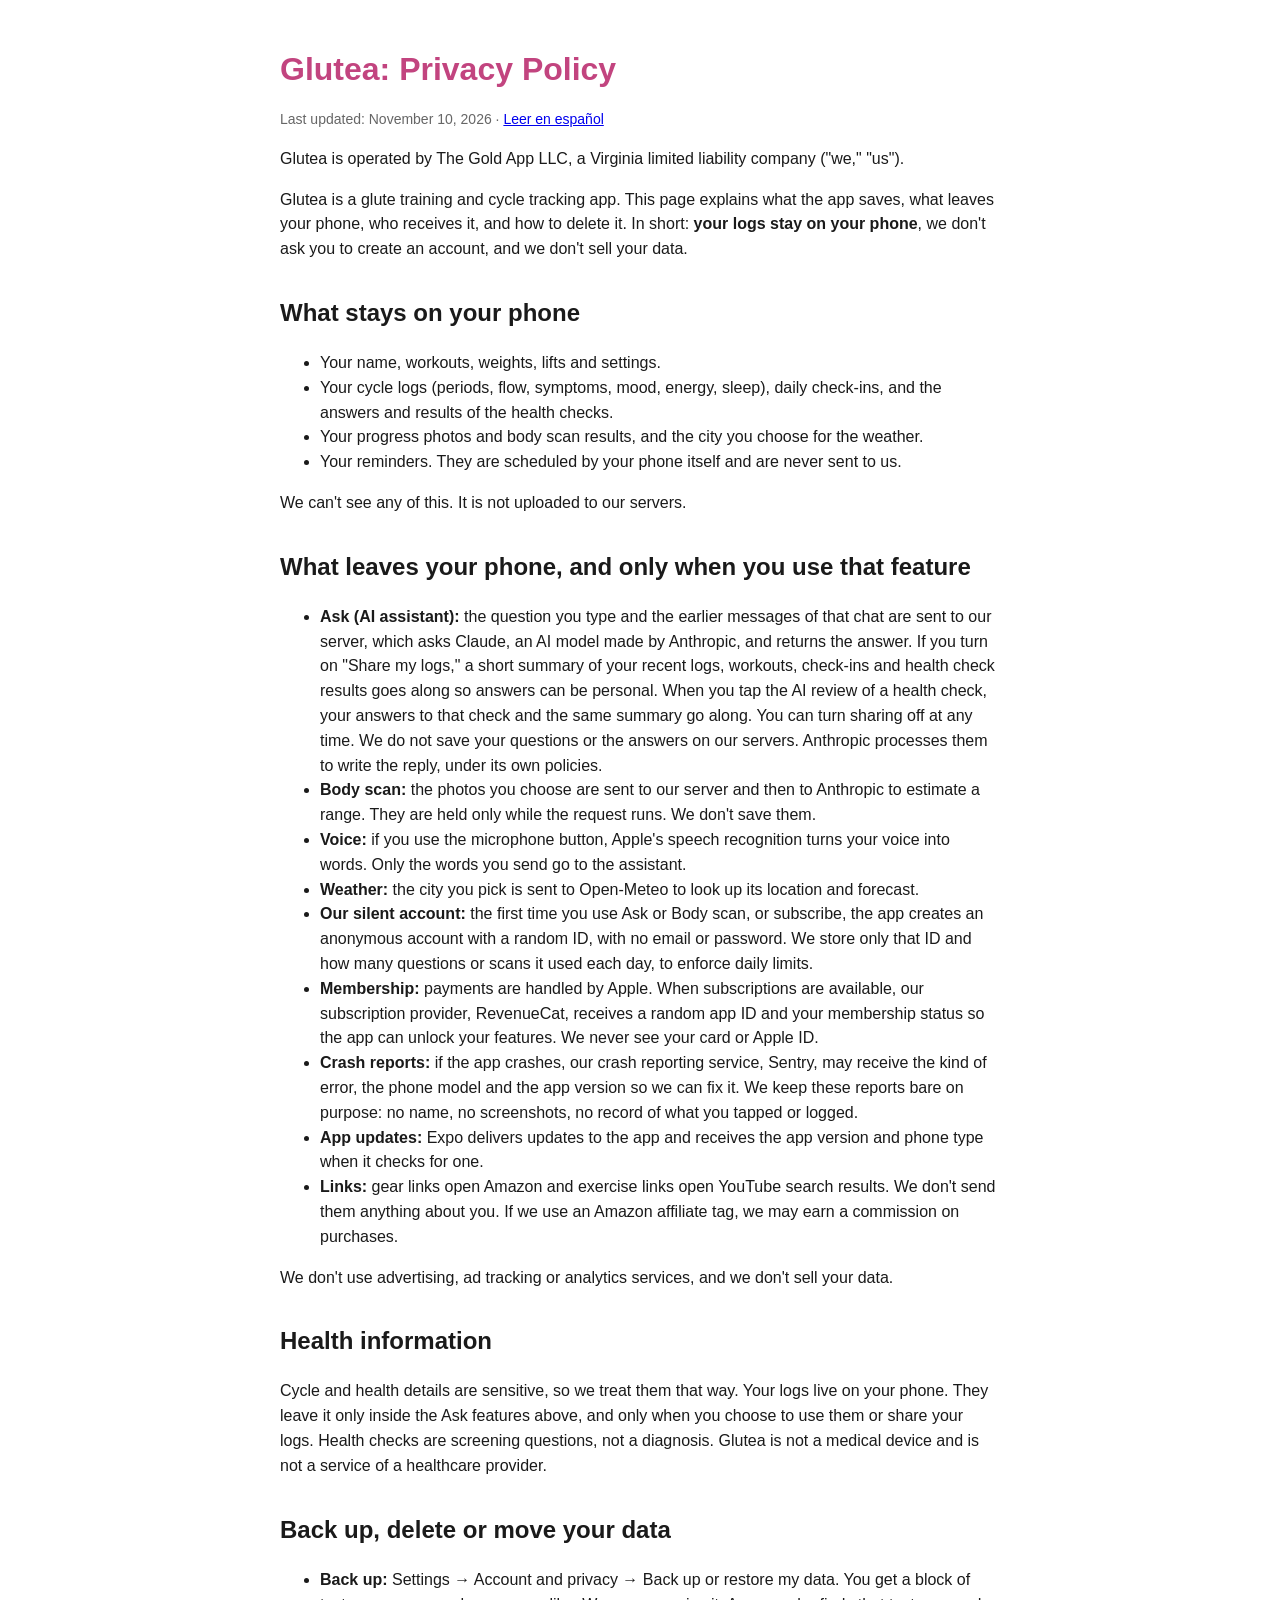
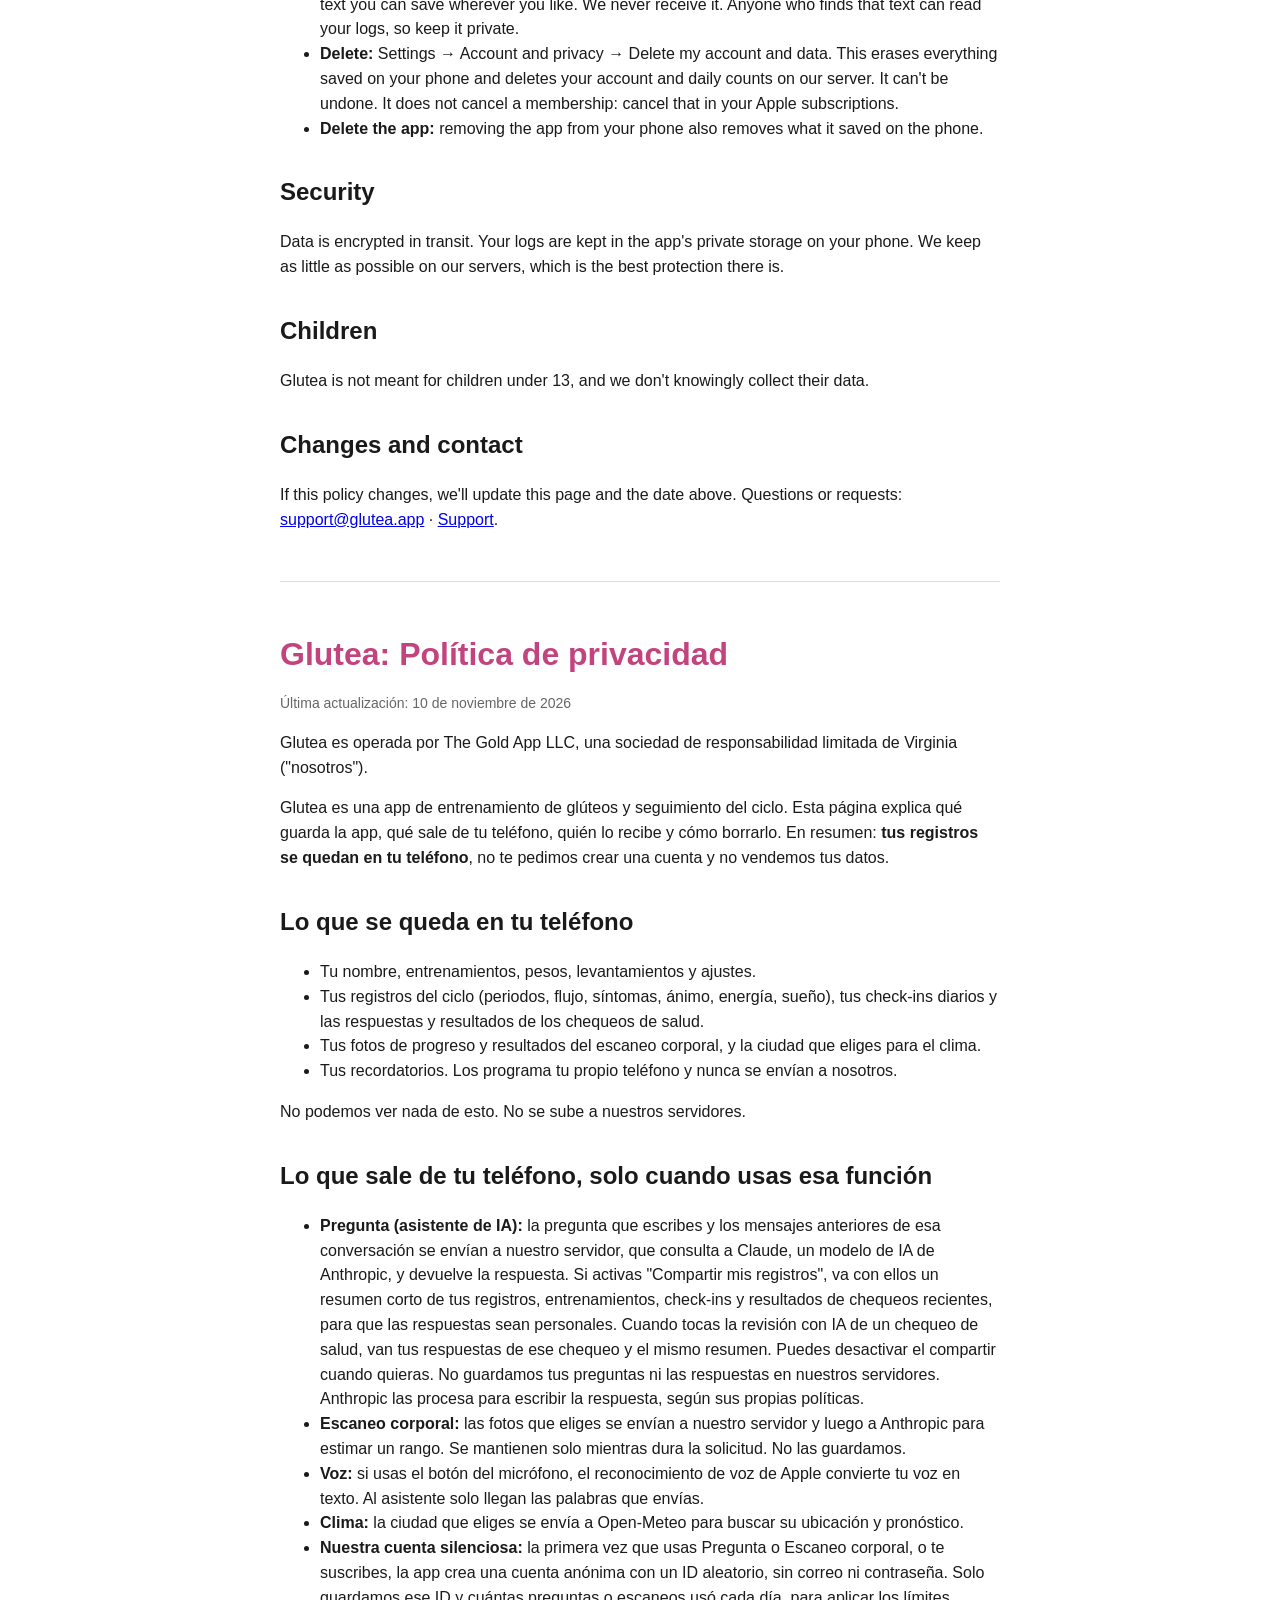
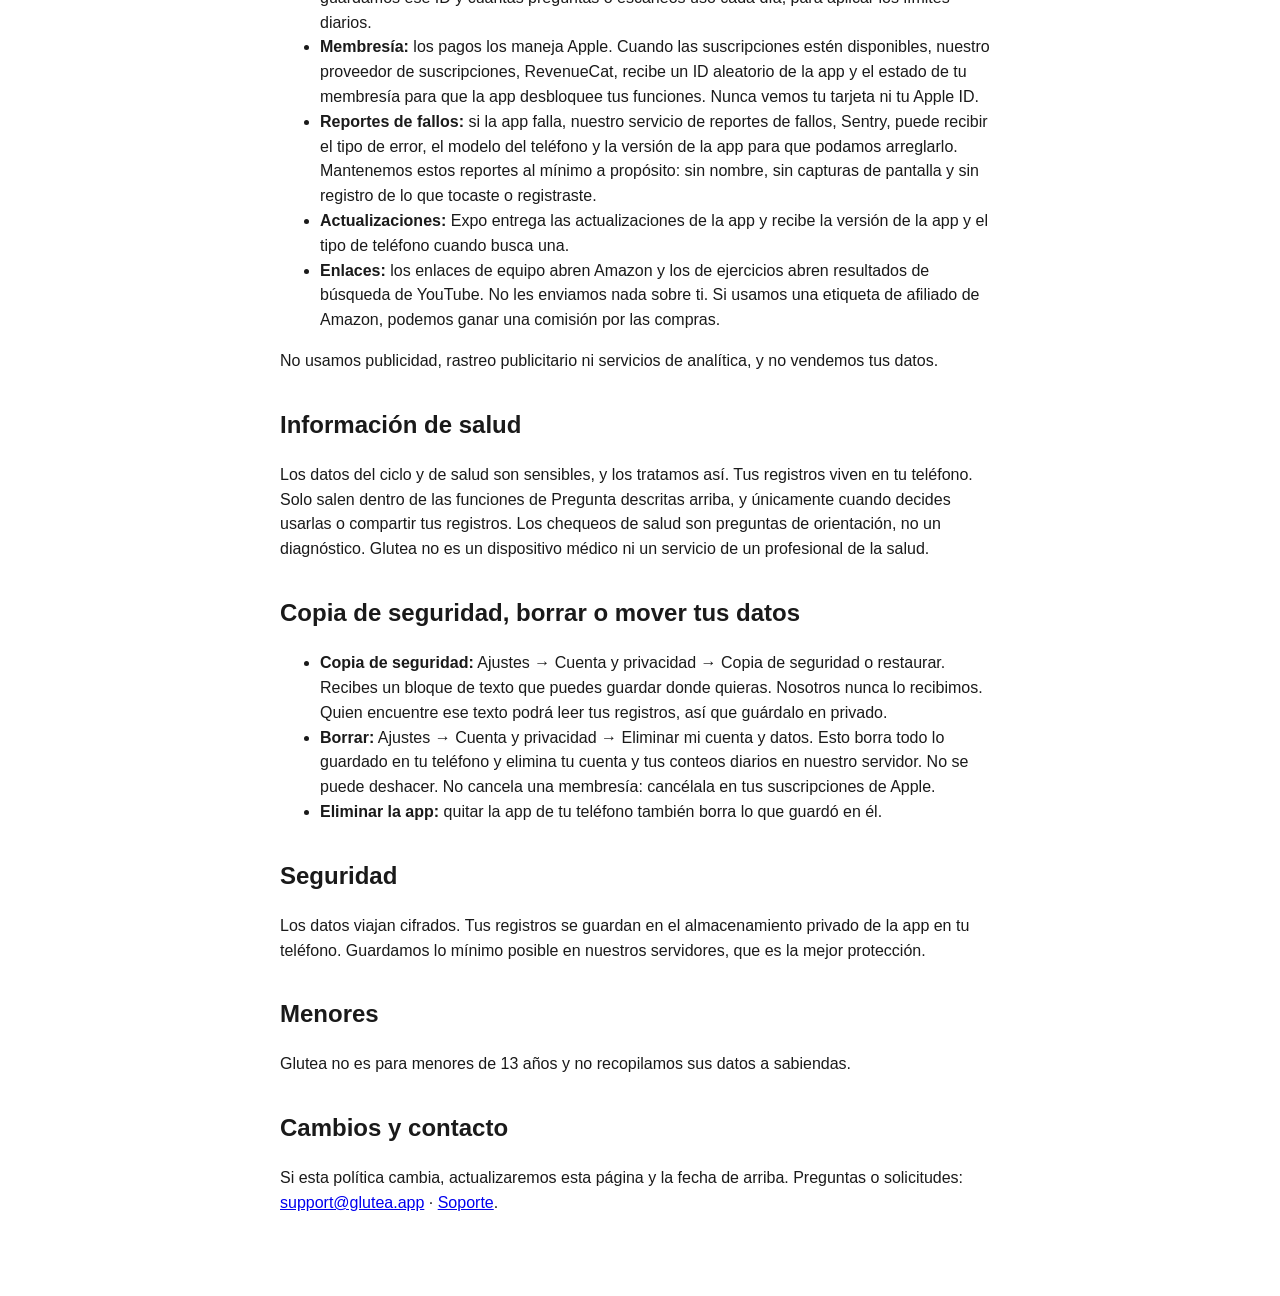
==== privacy/index.html @ 40b18356 "Glutea website: landing page, privacy, terms, support Co-Authored-By: Claude Sonnet 5.5 <noreply@ant" ====
<!DOCTYPE html>
<html lang="en">
<head>
<meta charset="utf-8">
<meta name="viewport" content="width=device-width, initial-scale=1">
<title>Privacy Policy · Glutea</title>
<style>
  body { font-family: -apple-system, Helvetica, Arial, sans-serif; max-width: 720px; margin: 0 auto; padding: 24px 16px 64px; color: #1a1a1a; line-height: 1.55; }
  h1 { color: #C2447F; margin-bottom: 4px; }
  h2 { margin-top: 32px; }
  .muted { color: #666; font-size: 14px; }
  .box { border: 1.5px solid #E7B3CC; background: #FFF4F9; border-radius: 12px; padding: 4px 16px; }
  hr { border: none; border-top: 1px solid #ddd; margin: 48px 0; }
  @media (prefers-color-scheme: dark) { body { background: #111; color: #eee; } .muted { color: #aaa; } hr { border-color: #333; } .box { background: #2a1620; border-color: #6b3a52; } }
</style>
</head>
<body>

<h1>Glutea: Privacy Policy</h1>
<p class="muted">Last updated: November 10, 2026 · <a href="#es">Leer en español</a></p>
<p>Glutea is operated by The Gold App LLC, a Virginia limited liability company ("we," "us").</p>
<p>Glutea is a glute training and cycle tracking app. This page explains what the app saves, what leaves your phone, who receives it, and how to delete it. In short: <strong>your logs stay on your phone</strong>, we don't ask you to create an account, and we don't sell your data.</p>

<h2>What stays on your phone</h2>
<ul>
  <li>Your name, workouts, weights, lifts and settings.</li>
  <li>Your cycle logs (periods, flow, symptoms, mood, energy, sleep), daily check-ins, and the answers and results of the health checks.</li>
  <li>Your progress photos and body scan results, and the city you choose for the weather.</li>
  <li>Your reminders. They are scheduled by your phone itself and are never sent to us.</li>
</ul>
<p>We can't see any of this. It is not uploaded to our servers.</p>

<h2>What leaves your phone, and only when you use that feature</h2>
<ul>
  <li><strong>Ask (AI assistant):</strong> the question you type and the earlier messages of that chat are sent to our server, which asks Claude, an AI model made by Anthropic, and returns the answer. If you turn on "Share my logs," a short summary of your recent logs, workouts, check-ins and health check results goes along so answers can be personal. When you tap the AI review of a health check, your answers to that check and the same summary go along. You can turn sharing off at any time. We do not save your questions or the answers on our servers. Anthropic processes them to write the reply, under its own policies.</li>
  <li><strong>Body scan:</strong> the photos you choose are sent to our server and then to Anthropic to estimate a range. They are held only while the request runs. We don't save them.</li>
  <li><strong>Voice:</strong> if you use the microphone button, Apple's speech recognition turns your voice into words. Only the words you send go to the assistant.</li>
  <li><strong>Weather:</strong> the city you pick is sent to Open-Meteo to look up its location and forecast.</li>
  <li><strong>Our silent account:</strong> the first time you use Ask or Body scan, or subscribe, the app creates an anonymous account with a random ID, with no email or password. We store only that ID and how many questions or scans it used each day, to enforce daily limits.</li>
  <li><strong>Membership:</strong> payments are handled by Apple. When subscriptions are available, our subscription provider, RevenueCat, receives a random app ID and your membership status so the app can unlock your features. We never see your card or Apple ID.</li>
  <li><strong>Crash reports:</strong> if the app crashes, our crash reporting service, Sentry, may receive the kind of error, the phone model and the app version so we can fix it. We keep these reports bare on purpose: no name, no screenshots, no record of what you tapped or logged.</li>
  <li><strong>App updates:</strong> Expo delivers updates to the app and receives the app version and phone type when it checks for one.</li>
  <li><strong>Links:</strong> gear links open Amazon and exercise links open YouTube search results. We don't send them anything about you. If we use an Amazon affiliate tag, we may earn a commission on purchases.</li>
</ul>
<p>We don't use advertising, ad tracking or analytics services, and we don't sell your data.</p>

<h2>Health information</h2>
<p>Cycle and health details are sensitive, so we treat them that way. Your logs live on your phone. They leave it only inside the Ask features above, and only when you choose to use them or share your logs. Health checks are screening questions, not a diagnosis. Glutea is not a medical device and is not a service of a healthcare provider.</p>

<h2>Back up, delete or move your data</h2>
<ul>
  <li><strong>Back up:</strong> Settings → Account and privacy → Back up or restore my data. You get a block of text you can save wherever you like. We never receive it. Anyone who finds that text can read your logs, so keep it private.</li>
  <li><strong>Delete:</strong> Settings → Account and privacy → Delete my account and data. This erases everything saved on your phone and deletes your account and daily counts on our server. It can't be undone. It does not cancel a membership: cancel that in your Apple subscriptions.</li>
  <li><strong>Delete the app:</strong> removing the app from your phone also removes what it saved on the phone.</li>
</ul>

<h2>Security</h2>
<p>Data is encrypted in transit. Your logs are kept in the app's private storage on your phone. We keep as little as possible on our servers, which is the best protection there is.</p>

<h2>Children</h2>
<p>Glutea is not meant for children under 13, and we don't knowingly collect their data.</p>

<h2>Changes and contact</h2>
<p>If this policy changes, we'll update this page and the date above. Questions or requests: <a href="mailto:support@glutea.app">support@glutea.app</a> · <a href="/support/">Support</a>.</p>

<hr>

<h1 id="es">Glutea: Política de privacidad</h1>
<p class="muted">Última actualización: 10 de noviembre de 2026</p>
<p>Glutea es operada por The Gold App LLC, una sociedad de responsabilidad limitada de Virginia ("nosotros").</p>
<p>Glutea es una app de entrenamiento de glúteos y seguimiento del ciclo. Esta página explica qué guarda la app, qué sale de tu teléfono, quién lo recibe y cómo borrarlo. En resumen: <strong>tus registros se quedan en tu teléfono</strong>, no te pedimos crear una cuenta y no vendemos tus datos.</p>

<h2>Lo que se queda en tu teléfono</h2>
<ul>
  <li>Tu nombre, entrenamientos, pesos, levantamientos y ajustes.</li>
  <li>Tus registros del ciclo (periodos, flujo, síntomas, ánimo, energía, sueño), tus check-ins diarios y las respuestas y resultados de los chequeos de salud.</li>
  <li>Tus fotos de progreso y resultados del escaneo corporal, y la ciudad que eliges para el clima.</li>
  <li>Tus recordatorios. Los programa tu propio teléfono y nunca se envían a nosotros.</li>
</ul>
<p>No podemos ver nada de esto. No se sube a nuestros servidores.</p>

<h2>Lo que sale de tu teléfono, solo cuando usas esa función</h2>
<ul>
  <li><strong>Pregunta (asistente de IA):</strong> la pregunta que escribes y los mensajes anteriores de esa conversación se envían a nuestro servidor, que consulta a Claude, un modelo de IA de Anthropic, y devuelve la respuesta. Si activas "Compartir mis registros", va con ellos un resumen corto de tus registros, entrenamientos, check-ins y resultados de chequeos recientes, para que las respuestas sean personales. Cuando tocas la revisión con IA de un chequeo de salud, van tus respuestas de ese chequeo y el mismo resumen. Puedes desactivar el compartir cuando quieras. No guardamos tus preguntas ni las respuestas en nuestros servidores. Anthropic las procesa para escribir la respuesta, según sus propias políticas.</li>
  <li><strong>Escaneo corporal:</strong> las fotos que eliges se envían a nuestro servidor y luego a Anthropic para estimar un rango. Se mantienen solo mientras dura la solicitud. No las guardamos.</li>
  <li><strong>Voz:</strong> si usas el botón del micrófono, el reconocimiento de voz de Apple convierte tu voz en texto. Al asistente solo llegan las palabras que envías.</li>
  <li><strong>Clima:</strong> la ciudad que eliges se envía a Open-Meteo para buscar su ubicación y pronóstico.</li>
  <li><strong>Nuestra cuenta silenciosa:</strong> la primera vez que usas Pregunta o Escaneo corporal, o te suscribes, la app crea una cuenta anónima con un ID aleatorio, sin correo ni contraseña. Solo guardamos ese ID y cuántas preguntas o escaneos usó cada día, para aplicar los límites diarios.</li>
  <li><strong>Membresía:</strong> los pagos los maneja Apple. Cuando las suscripciones estén disponibles, nuestro proveedor de suscripciones, RevenueCat, recibe un ID aleatorio de la app y el estado de tu membresía para que la app desbloquee tus funciones. Nunca vemos tu tarjeta ni tu Apple ID.</li>
  <li><strong>Reportes de fallos:</strong> si la app falla, nuestro servicio de reportes de fallos, Sentry, puede recibir el tipo de error, el modelo del teléfono y la versión de la app para que podamos arreglarlo. Mantenemos estos reportes al mínimo a propósito: sin nombre, sin capturas de pantalla y sin registro de lo que tocaste o registraste.</li>
  <li><strong>Actualizaciones:</strong> Expo entrega las actualizaciones de la app y recibe la versión de la app y el tipo de teléfono cuando busca una.</li>
  <li><strong>Enlaces:</strong> los enlaces de equipo abren Amazon y los de ejercicios abren resultados de búsqueda de YouTube. No les enviamos nada sobre ti. Si usamos una etiqueta de afiliado de Amazon, podemos ganar una comisión por las compras.</li>
</ul>
<p>No usamos publicidad, rastreo publicitario ni servicios de analítica, y no vendemos tus datos.</p>

<h2>Información de salud</h2>
<p>Los datos del ciclo y de salud son sensibles, y los tratamos así. Tus registros viven en tu teléfono. Solo salen dentro de las funciones de Pregunta descritas arriba, y únicamente cuando decides usarlas o compartir tus registros. Los chequeos de salud son preguntas de orientación, no un diagnóstico. Glutea no es un dispositivo médico ni un servicio de un profesional de la salud.</p>

<h2>Copia de seguridad, borrar o mover tus datos</h2>
<ul>
  <li><strong>Copia de seguridad:</strong> Ajustes → Cuenta y privacidad → Copia de seguridad o restaurar. Recibes un bloque de texto que puedes guardar donde quieras. Nosotros nunca lo recibimos. Quien encuentre ese texto podrá leer tus registros, así que guárdalo en privado.</li>
  <li><strong>Borrar:</strong> Ajustes → Cuenta y privacidad → Eliminar mi cuenta y datos. Esto borra todo lo guardado en tu teléfono y elimina tu cuenta y tus conteos diarios en nuestro servidor. No se puede deshacer. No cancela una membresía: cancélala en tus suscripciones de Apple.</li>
  <li><strong>Eliminar la app:</strong> quitar la app de tu teléfono también borra lo que guardó en él.</li>
</ul>

<h2>Seguridad</h2>
<p>Los datos viajan cifrados. Tus registros se guardan en el almacenamiento privado de la app en tu teléfono. Guardamos lo mínimo posible en nuestros servidores, que es la mejor protección.</p>

<h2>Menores</h2>
<p>Glutea no es para menores de 13 años y no recopilamos sus datos a sabiendas.</p>

<h2>Cambios y contacto</h2>
<p>Si esta política cambia, actualizaremos esta página y la fecha de arriba. Preguntas o solicitudes: <a href="mailto:support@glutea.app">support@glutea.app</a> · <a href="/support/">Soporte</a>.</p>

</body>
</html>
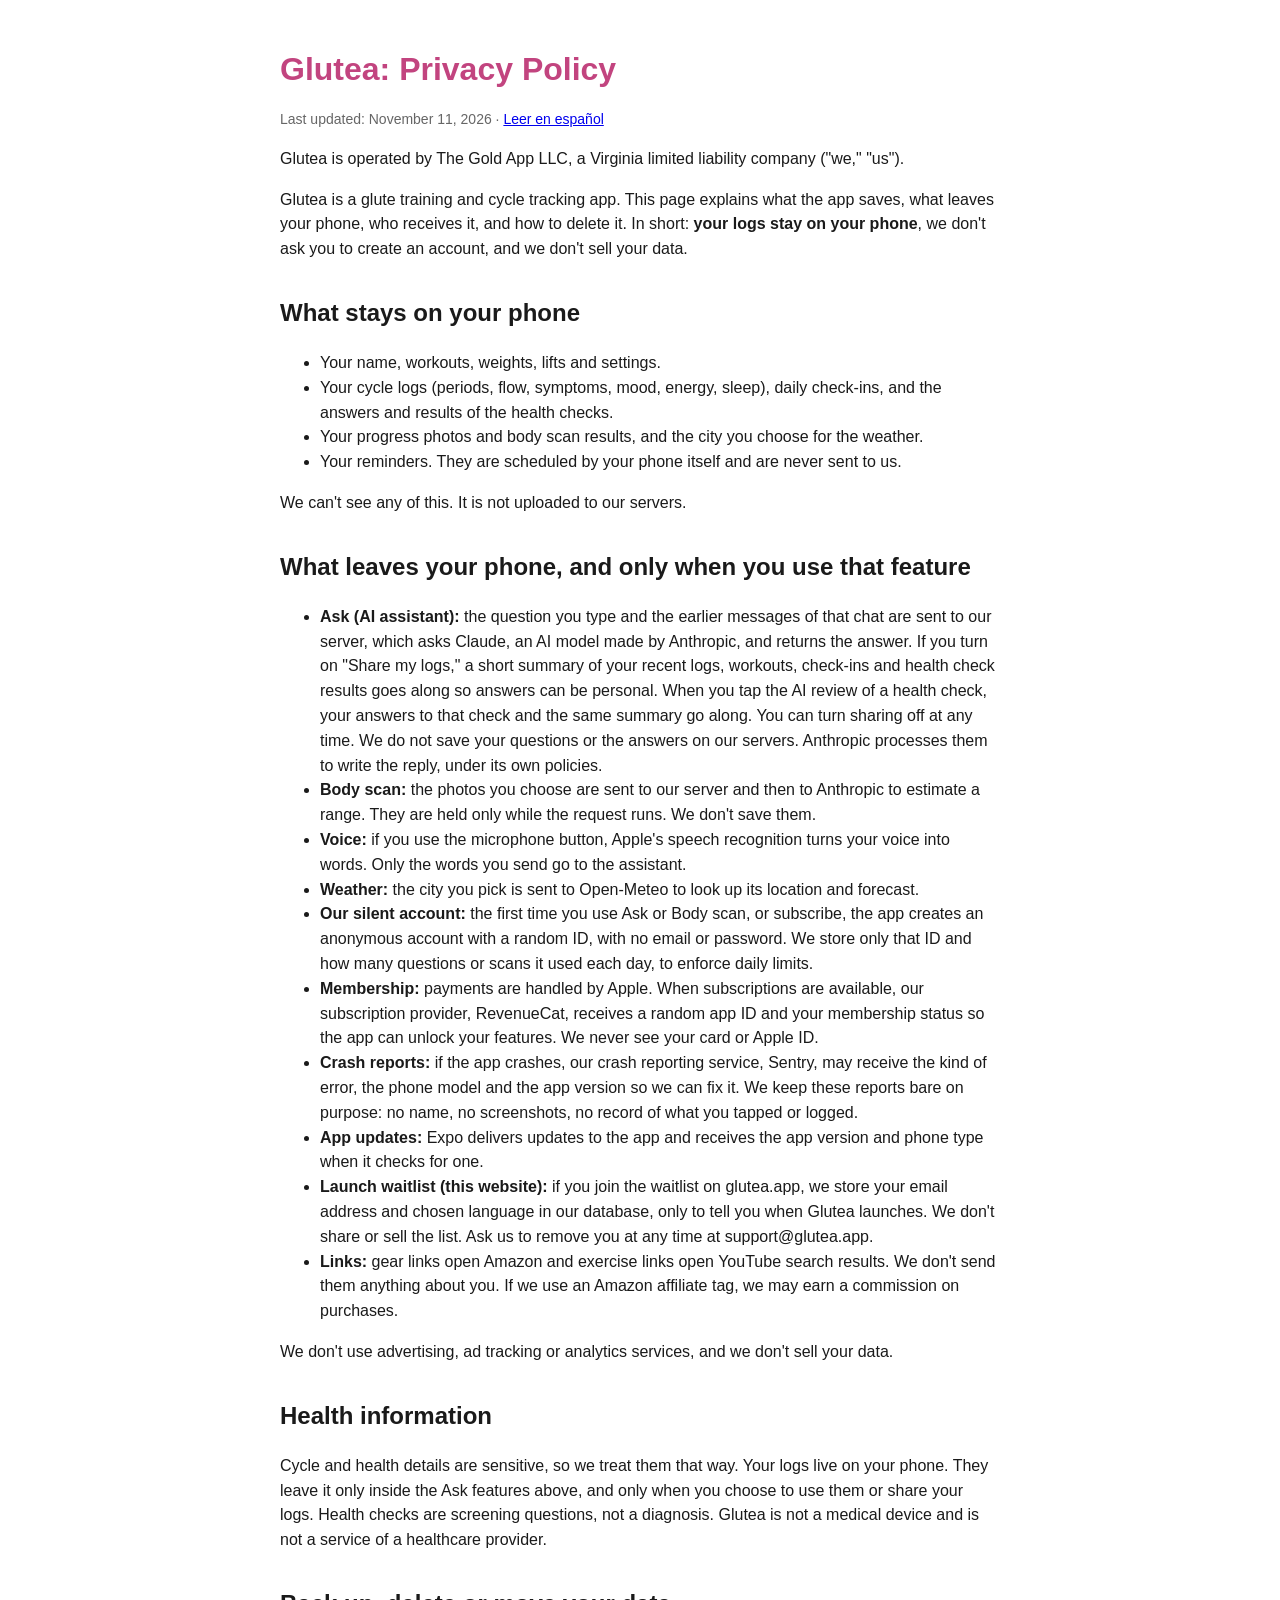
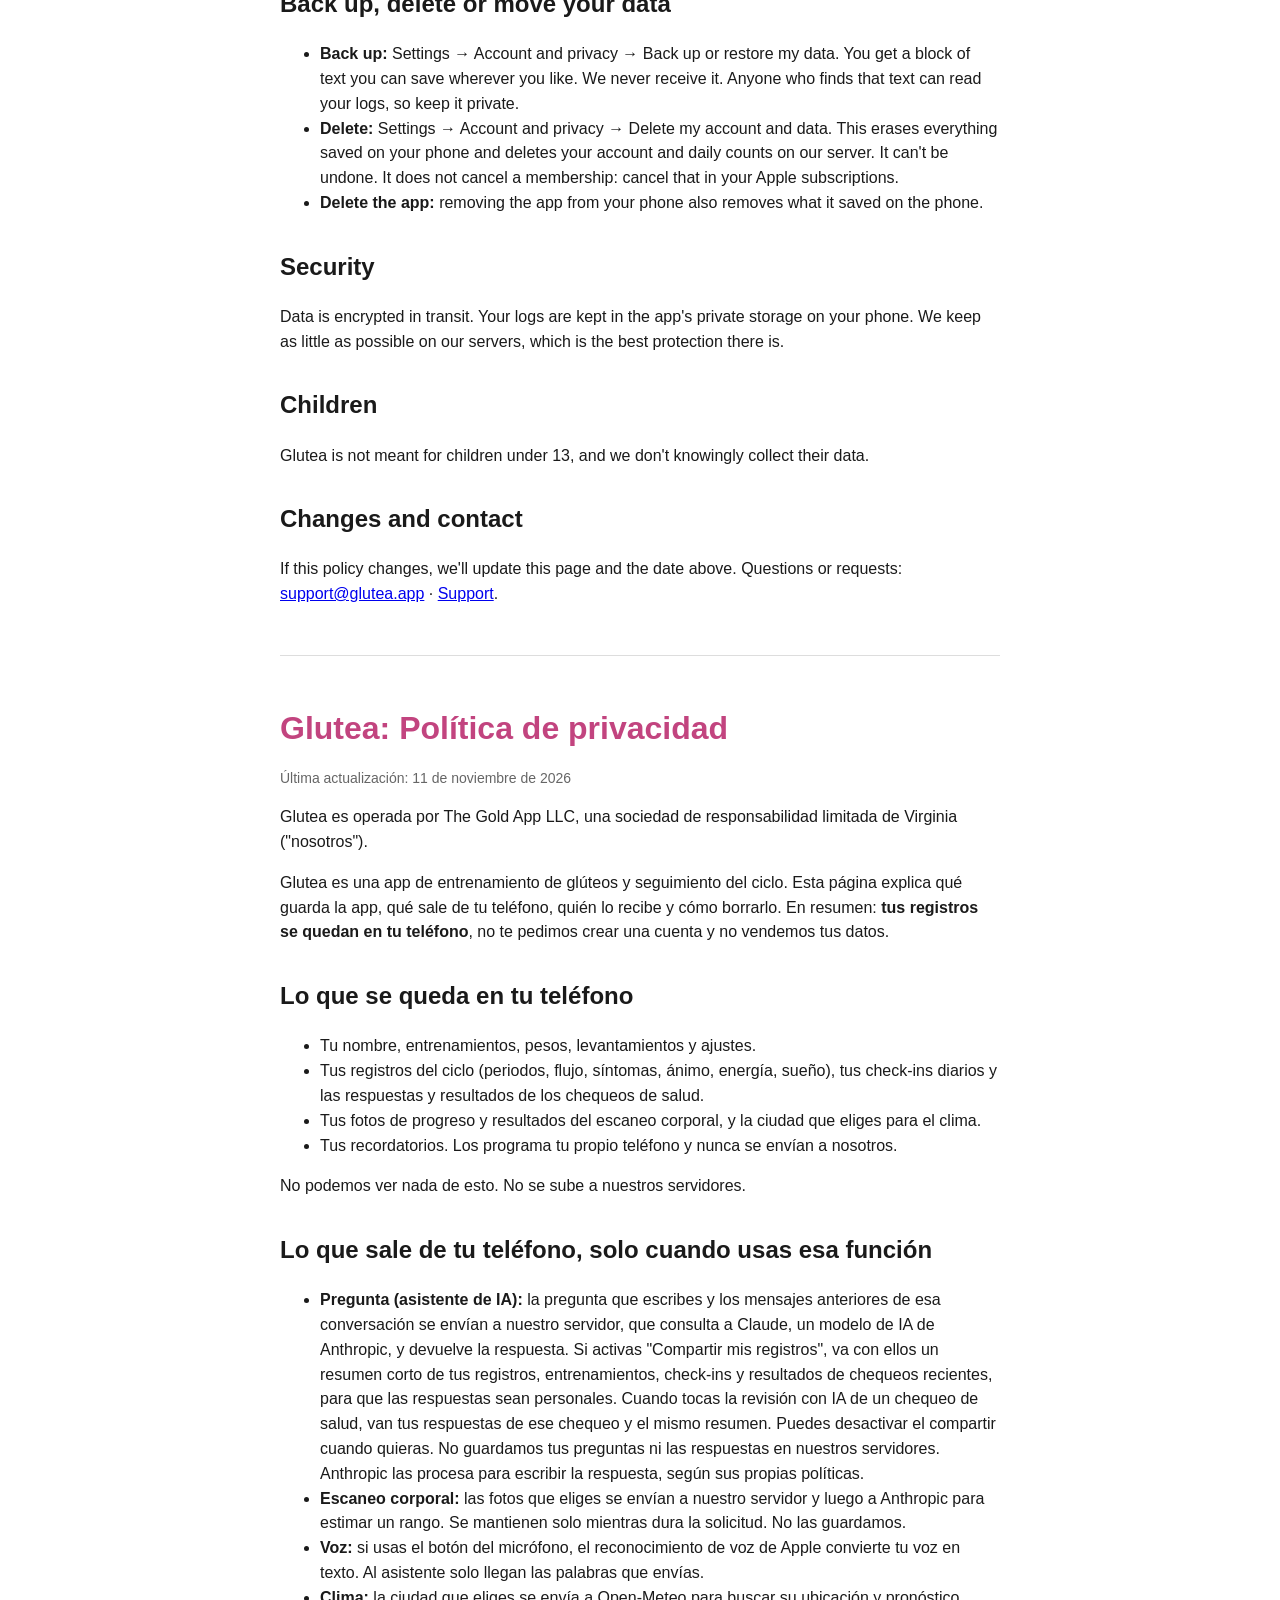
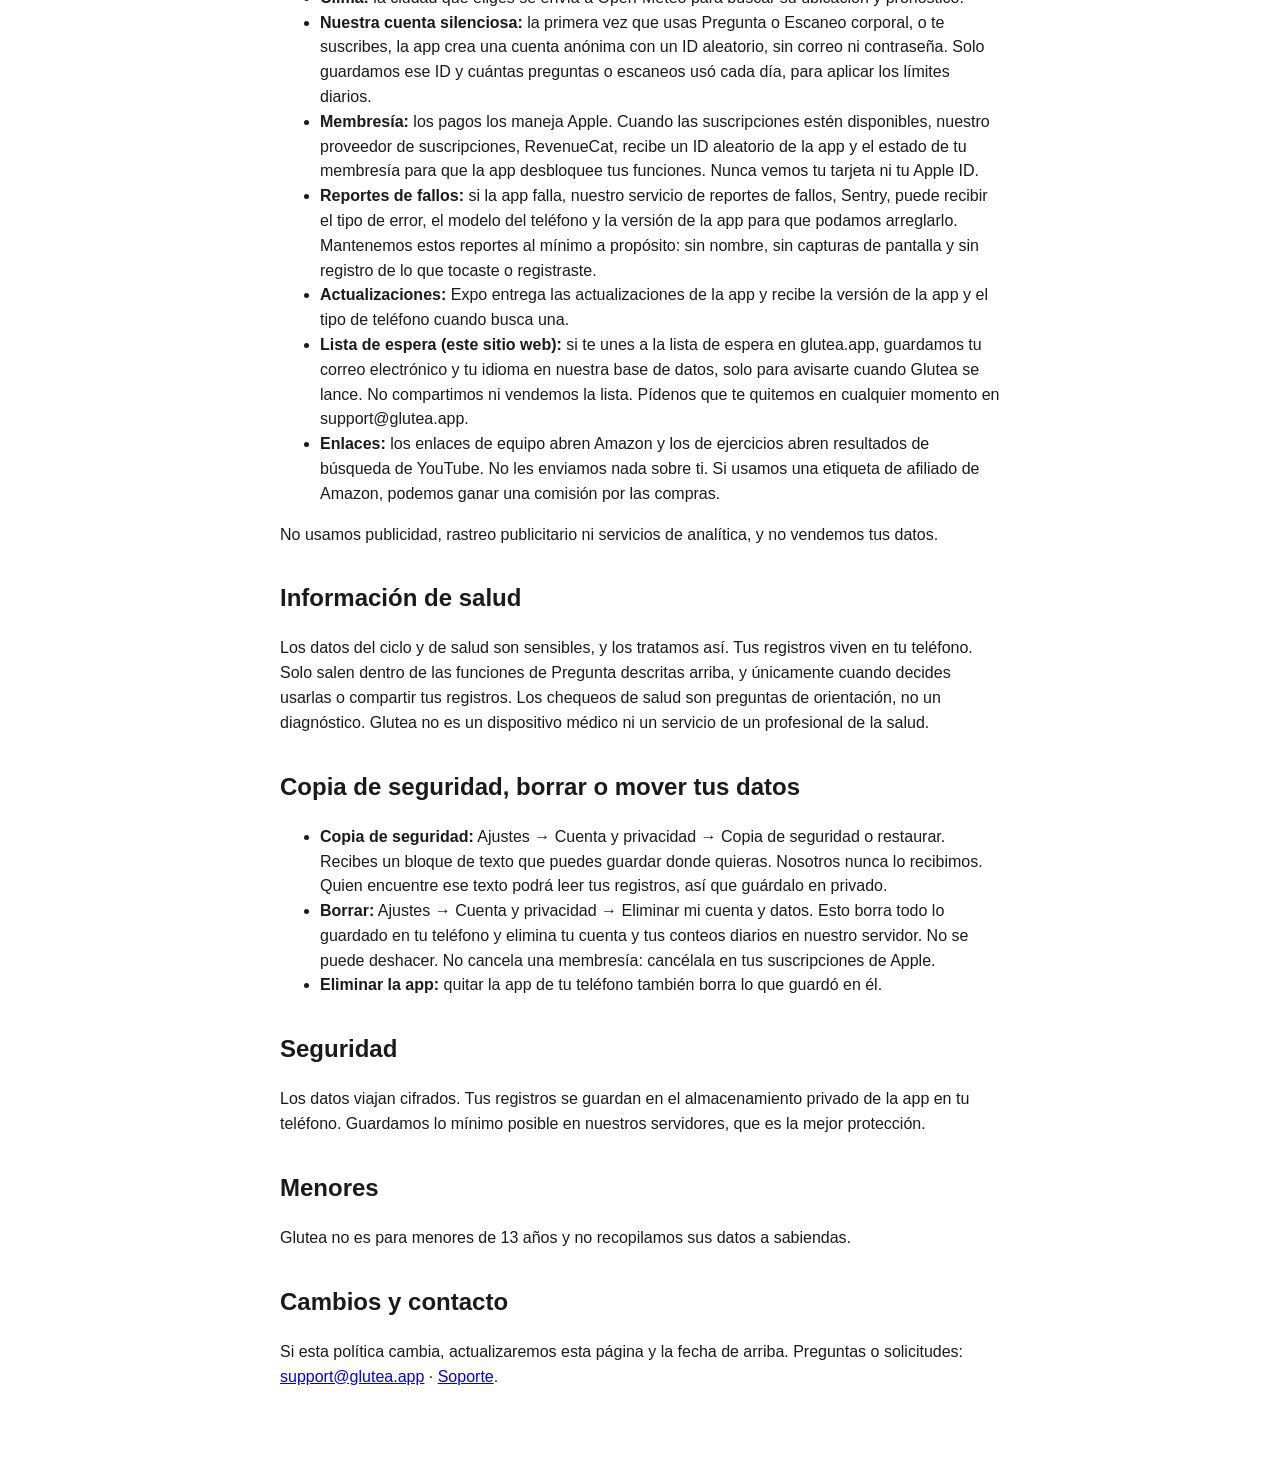
==== commit fe33af8a: "Waitlist form on the home page and waitlist line in the privacy policy Not live until the waitlist t" ====
--- a/privacy/index.html
+++ b/privacy/index.html
@@ -17,7 +17,7 @@
 <body>
 
 <h1>Glutea: Privacy Policy</h1>
-<p class="muted">Last updated: November 10, 2026 · <a href="#es">Leer en español</a></p>
+<p class="muted">Last updated: November 11, 2026 · <a href="#es">Leer en español</a></p>
 <p>Glutea is operated by The Gold App LLC, a Virginia limited liability company ("we," "us").</p>
 <p>Glutea is a glute training and cycle tracking app. This page explains what the app saves, what leaves your phone, who receives it, and how to delete it. In short: <strong>your logs stay on your phone</strong>, we don't ask you to create an account, and we don't sell your data.</p>
 
@@ -40,6 +40,7 @@
   <li><strong>Membership:</strong> payments are handled by Apple. When subscriptions are available, our subscription provider, RevenueCat, receives a random app ID and your membership status so the app can unlock your features. We never see your card or Apple ID.</li>
   <li><strong>Crash reports:</strong> if the app crashes, our crash reporting service, Sentry, may receive the kind of error, the phone model and the app version so we can fix it. We keep these reports bare on purpose: no name, no screenshots, no record of what you tapped or logged.</li>
   <li><strong>App updates:</strong> Expo delivers updates to the app and receives the app version and phone type when it checks for one.</li>
+  <li><strong>Launch waitlist (this website):</strong> if you join the waitlist on glutea.app, we store your email address and chosen language in our database, only to tell you when Glutea launches. We don't share or sell the list. Ask us to remove you at any time at support@glutea.app.</li>
   <li><strong>Links:</strong> gear links open Amazon and exercise links open YouTube search results. We don't send them anything about you. If we use an Amazon affiliate tag, we may earn a commission on purchases.</li>
 </ul>
 <p>We don't use advertising, ad tracking or analytics services, and we don't sell your data.</p>
@@ -66,7 +67,7 @@
 <hr>
 
 <h1 id="es">Glutea: Política de privacidad</h1>
-<p class="muted">Última actualización: 10 de noviembre de 2026</p>
+<p class="muted">Última actualización: 11 de noviembre de 2026</p>
 <p>Glutea es operada por The Gold App LLC, una sociedad de responsabilidad limitada de Virginia ("nosotros").</p>
 <p>Glutea es una app de entrenamiento de glúteos y seguimiento del ciclo. Esta página explica qué guarda la app, qué sale de tu teléfono, quién lo recibe y cómo borrarlo. En resumen: <strong>tus registros se quedan en tu teléfono</strong>, no te pedimos crear una cuenta y no vendemos tus datos.</p>
 
@@ -89,6 +90,7 @@
   <li><strong>Membresía:</strong> los pagos los maneja Apple. Cuando las suscripciones estén disponibles, nuestro proveedor de suscripciones, RevenueCat, recibe un ID aleatorio de la app y el estado de tu membresía para que la app desbloquee tus funciones. Nunca vemos tu tarjeta ni tu Apple ID.</li>
   <li><strong>Reportes de fallos:</strong> si la app falla, nuestro servicio de reportes de fallos, Sentry, puede recibir el tipo de error, el modelo del teléfono y la versión de la app para que podamos arreglarlo. Mantenemos estos reportes al mínimo a propósito: sin nombre, sin capturas de pantalla y sin registro de lo que tocaste o registraste.</li>
   <li><strong>Actualizaciones:</strong> Expo entrega las actualizaciones de la app y recibe la versión de la app y el tipo de teléfono cuando busca una.</li>
+  <li><strong>Lista de espera (este sitio web):</strong> si te unes a la lista de espera en glutea.app, guardamos tu correo electrónico y tu idioma en nuestra base de datos, solo para avisarte cuando Glutea se lance. No compartimos ni vendemos la lista. Pídenos que te quitemos en cualquier momento en support@glutea.app.</li>
   <li><strong>Enlaces:</strong> los enlaces de equipo abren Amazon y los de ejercicios abren resultados de búsqueda de YouTube. No les enviamos nada sobre ti. Si usamos una etiqueta de afiliado de Amazon, podemos ganar una comisión por las compras.</li>
 </ul>
 <p>No usamos publicidad, rastreo publicitario ni servicios de analítica, y no vendemos tus datos.</p>
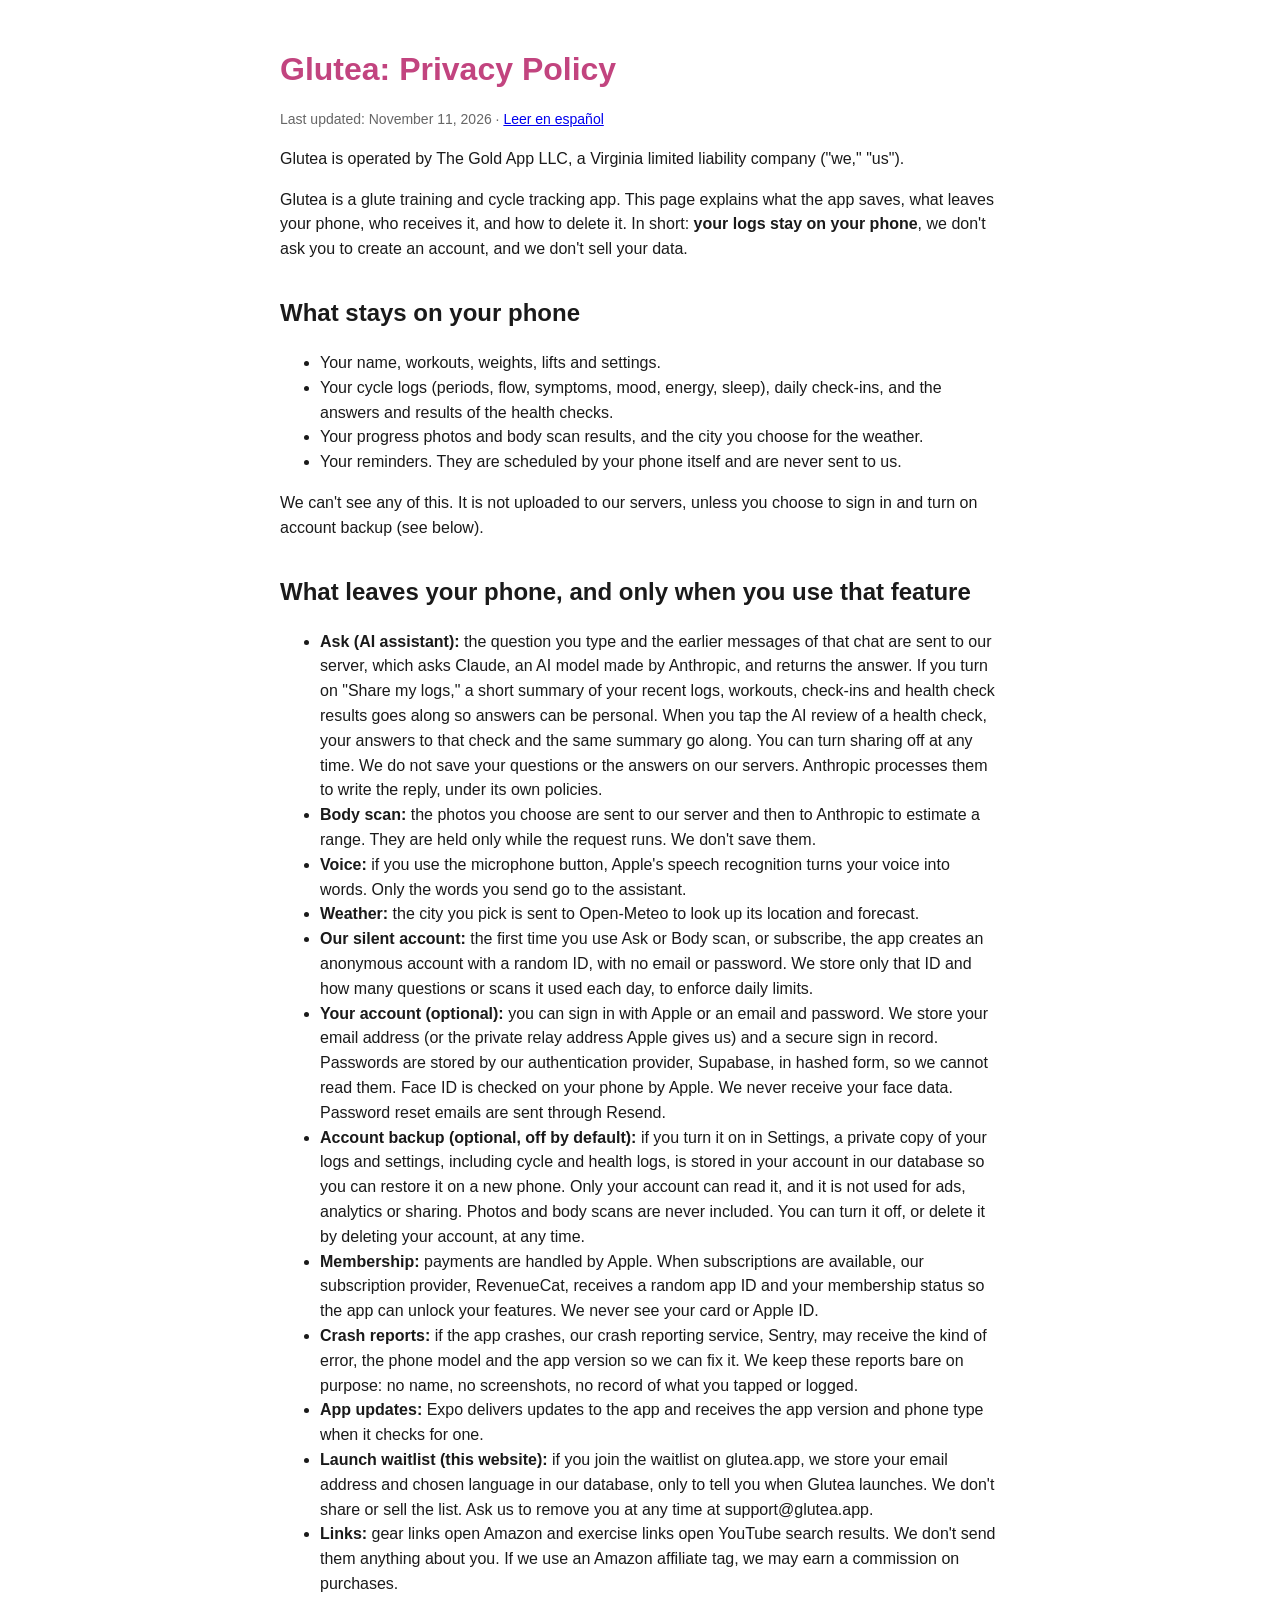
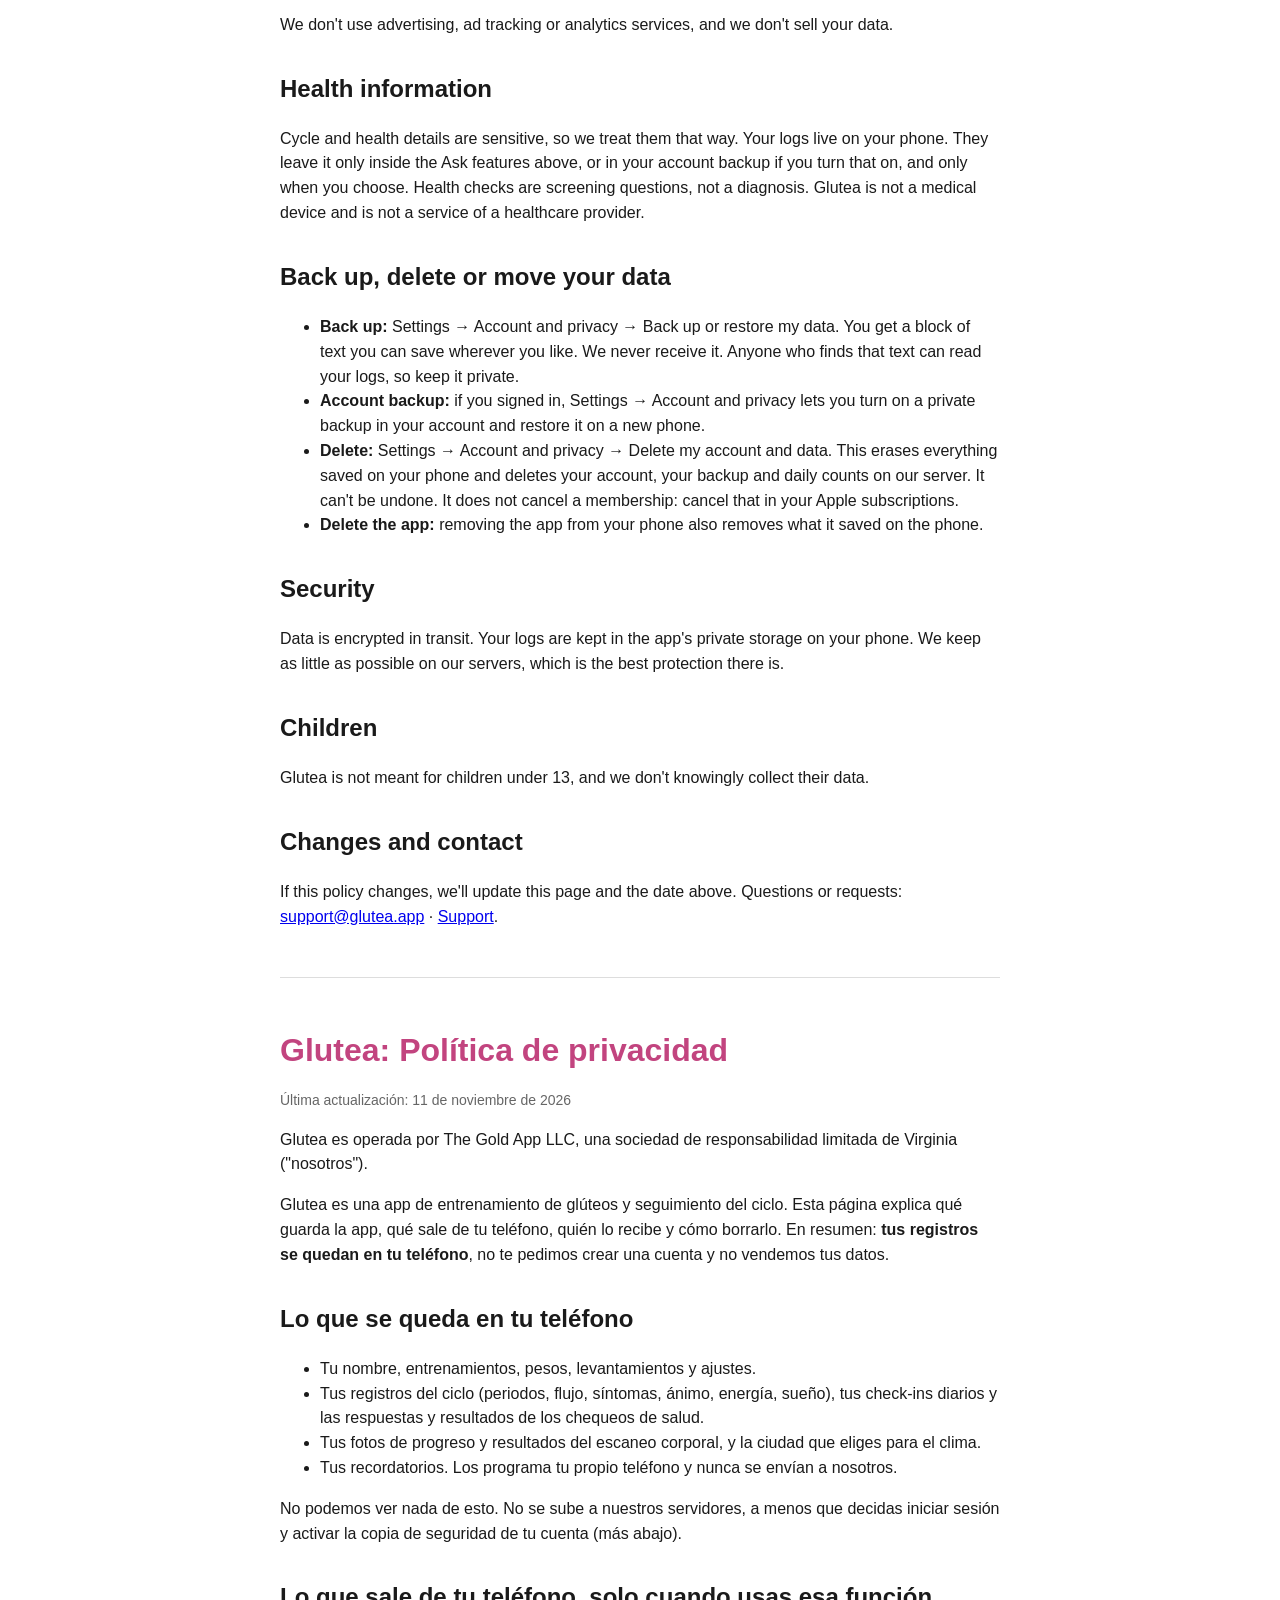
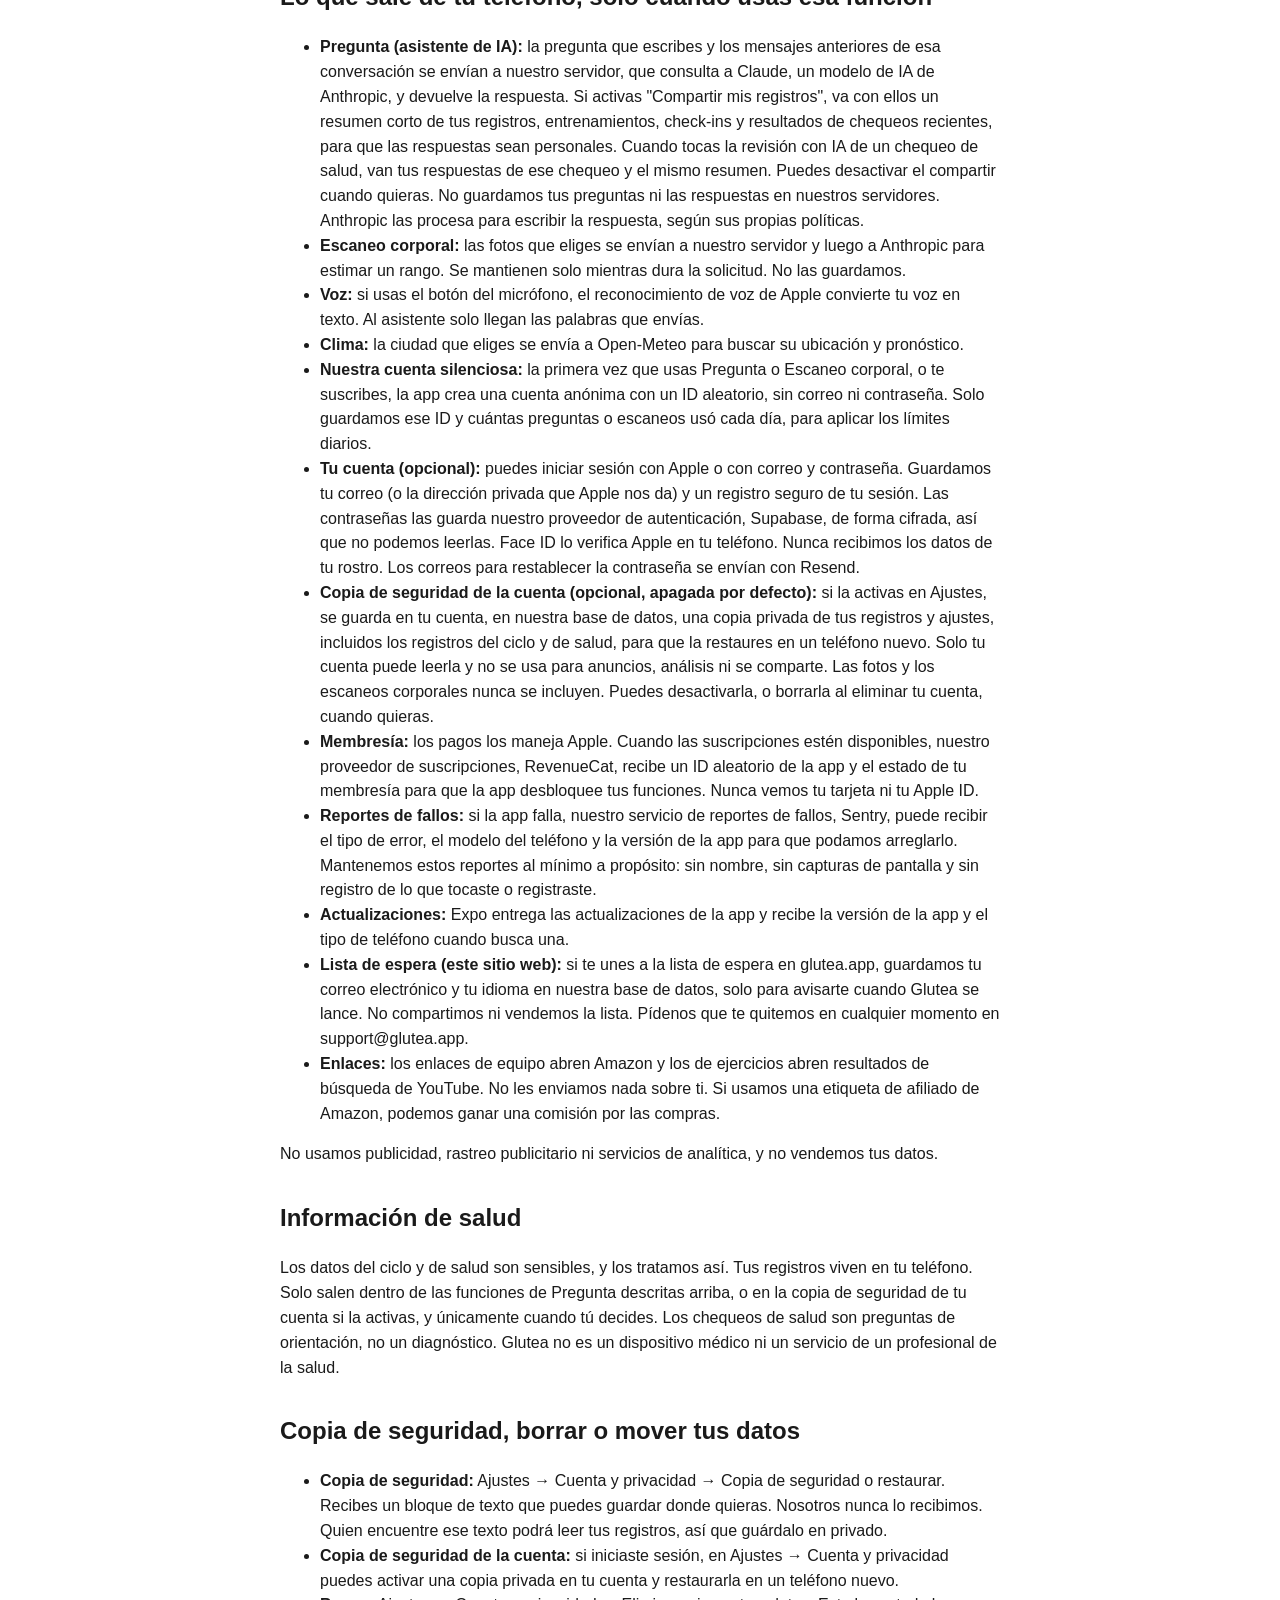
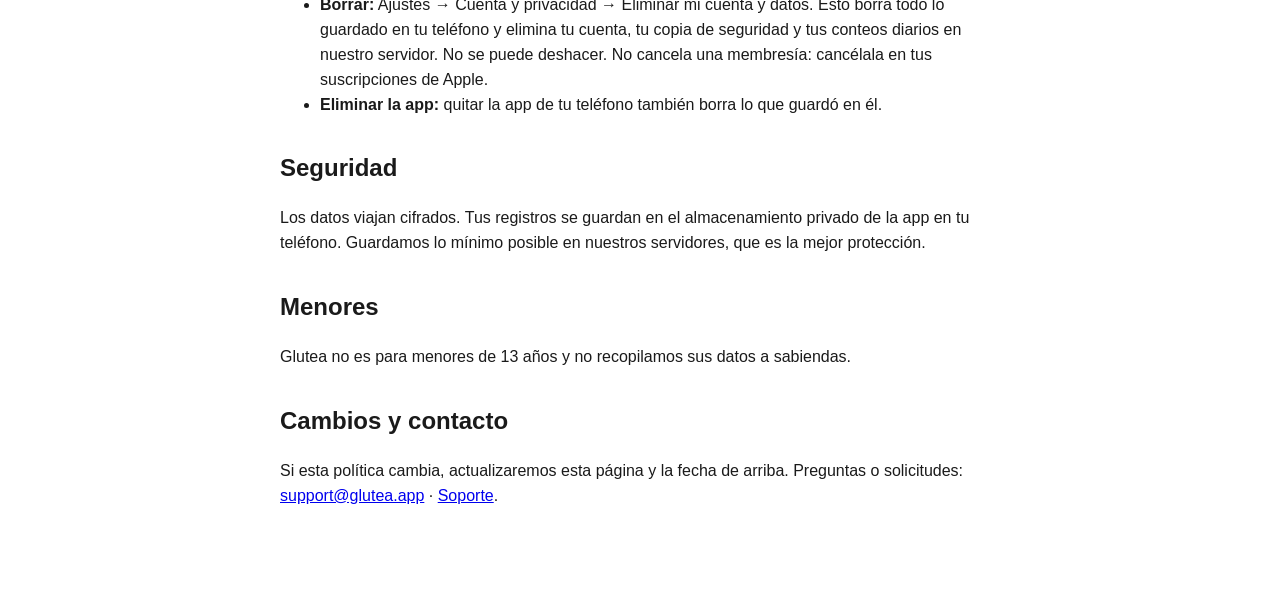
==== commit 3ab0d8ca: "Privacy policy: optional account, sign in with Apple, Face ID and account backup Co-Authored-By: Cla" ====
--- a/privacy/index.html
+++ b/privacy/index.html
@@ -28,7 +28,7 @@
   <li>Your progress photos and body scan results, and the city you choose for the weather.</li>
   <li>Your reminders. They are scheduled by your phone itself and are never sent to us.</li>
 </ul>
-<p>We can't see any of this. It is not uploaded to our servers.</p>
+<p>We can't see any of this. It is not uploaded to our servers, unless you choose to sign in and turn on account backup (see below).</p>
 
 <h2>What leaves your phone, and only when you use that feature</h2>
 <ul>
@@ -37,6 +37,8 @@
   <li><strong>Voice:</strong> if you use the microphone button, Apple's speech recognition turns your voice into words. Only the words you send go to the assistant.</li>
   <li><strong>Weather:</strong> the city you pick is sent to Open-Meteo to look up its location and forecast.</li>
   <li><strong>Our silent account:</strong> the first time you use Ask or Body scan, or subscribe, the app creates an anonymous account with a random ID, with no email or password. We store only that ID and how many questions or scans it used each day, to enforce daily limits.</li>
+  <li><strong>Your account (optional):</strong> you can sign in with Apple or an email and password. We store your email address (or the private relay address Apple gives us) and a secure sign in record. Passwords are stored by our authentication provider, Supabase, in hashed form, so we cannot read them. Face ID is checked on your phone by Apple. We never receive your face data. Password reset emails are sent through Resend.</li>
+  <li><strong>Account backup (optional, off by default):</strong> if you turn it on in Settings, a private copy of your logs and settings, including cycle and health logs, is stored in your account in our database so you can restore it on a new phone. Only your account can read it, and it is not used for ads, analytics or sharing. Photos and body scans are never included. You can turn it off, or delete it by deleting your account, at any time.</li>
   <li><strong>Membership:</strong> payments are handled by Apple. When subscriptions are available, our subscription provider, RevenueCat, receives a random app ID and your membership status so the app can unlock your features. We never see your card or Apple ID.</li>
   <li><strong>Crash reports:</strong> if the app crashes, our crash reporting service, Sentry, may receive the kind of error, the phone model and the app version so we can fix it. We keep these reports bare on purpose: no name, no screenshots, no record of what you tapped or logged.</li>
   <li><strong>App updates:</strong> Expo delivers updates to the app and receives the app version and phone type when it checks for one.</li>
@@ -46,12 +48,13 @@
 <p>We don't use advertising, ad tracking or analytics services, and we don't sell your data.</p>
 
 <h2>Health information</h2>
-<p>Cycle and health details are sensitive, so we treat them that way. Your logs live on your phone. They leave it only inside the Ask features above, and only when you choose to use them or share your logs. Health checks are screening questions, not a diagnosis. Glutea is not a medical device and is not a service of a healthcare provider.</p>
+<p>Cycle and health details are sensitive, so we treat them that way. Your logs live on your phone. They leave it only inside the Ask features above, or in your account backup if you turn that on, and only when you choose. Health checks are screening questions, not a diagnosis. Glutea is not a medical device and is not a service of a healthcare provider.</p>
 
 <h2>Back up, delete or move your data</h2>
 <ul>
   <li><strong>Back up:</strong> Settings → Account and privacy → Back up or restore my data. You get a block of text you can save wherever you like. We never receive it. Anyone who finds that text can read your logs, so keep it private.</li>
-  <li><strong>Delete:</strong> Settings → Account and privacy → Delete my account and data. This erases everything saved on your phone and deletes your account and daily counts on our server. It can't be undone. It does not cancel a membership: cancel that in your Apple subscriptions.</li>
+  <li><strong>Account backup:</strong> if you signed in, Settings → Account and privacy lets you turn on a private backup in your account and restore it on a new phone.</li>
+  <li><strong>Delete:</strong> Settings → Account and privacy → Delete my account and data. This erases everything saved on your phone and deletes your account, your backup and daily counts on our server. It can't be undone. It does not cancel a membership: cancel that in your Apple subscriptions.</li>
   <li><strong>Delete the app:</strong> removing the app from your phone also removes what it saved on the phone.</li>
 </ul>
 
@@ -78,7 +81,7 @@
   <li>Tus fotos de progreso y resultados del escaneo corporal, y la ciudad que eliges para el clima.</li>
   <li>Tus recordatorios. Los programa tu propio teléfono y nunca se envían a nosotros.</li>
 </ul>
-<p>No podemos ver nada de esto. No se sube a nuestros servidores.</p>
+<p>No podemos ver nada de esto. No se sube a nuestros servidores, a menos que decidas iniciar sesión y activar la copia de seguridad de tu cuenta (más abajo).</p>
 
 <h2>Lo que sale de tu teléfono, solo cuando usas esa función</h2>
 <ul>
@@ -87,6 +90,8 @@
   <li><strong>Voz:</strong> si usas el botón del micrófono, el reconocimiento de voz de Apple convierte tu voz en texto. Al asistente solo llegan las palabras que envías.</li>
   <li><strong>Clima:</strong> la ciudad que eliges se envía a Open-Meteo para buscar su ubicación y pronóstico.</li>
   <li><strong>Nuestra cuenta silenciosa:</strong> la primera vez que usas Pregunta o Escaneo corporal, o te suscribes, la app crea una cuenta anónima con un ID aleatorio, sin correo ni contraseña. Solo guardamos ese ID y cuántas preguntas o escaneos usó cada día, para aplicar los límites diarios.</li>
+  <li><strong>Tu cuenta (opcional):</strong> puedes iniciar sesión con Apple o con correo y contraseña. Guardamos tu correo (o la dirección privada que Apple nos da) y un registro seguro de tu sesión. Las contraseñas las guarda nuestro proveedor de autenticación, Supabase, de forma cifrada, así que no podemos leerlas. Face ID lo verifica Apple en tu teléfono. Nunca recibimos los datos de tu rostro. Los correos para restablecer la contraseña se envían con Resend.</li>
+  <li><strong>Copia de seguridad de la cuenta (opcional, apagada por defecto):</strong> si la activas en Ajustes, se guarda en tu cuenta, en nuestra base de datos, una copia privada de tus registros y ajustes, incluidos los registros del ciclo y de salud, para que la restaures en un teléfono nuevo. Solo tu cuenta puede leerla y no se usa para anuncios, análisis ni se comparte. Las fotos y los escaneos corporales nunca se incluyen. Puedes desactivarla, o borrarla al eliminar tu cuenta, cuando quieras.</li>
   <li><strong>Membresía:</strong> los pagos los maneja Apple. Cuando las suscripciones estén disponibles, nuestro proveedor de suscripciones, RevenueCat, recibe un ID aleatorio de la app y el estado de tu membresía para que la app desbloquee tus funciones. Nunca vemos tu tarjeta ni tu Apple ID.</li>
   <li><strong>Reportes de fallos:</strong> si la app falla, nuestro servicio de reportes de fallos, Sentry, puede recibir el tipo de error, el modelo del teléfono y la versión de la app para que podamos arreglarlo. Mantenemos estos reportes al mínimo a propósito: sin nombre, sin capturas de pantalla y sin registro de lo que tocaste o registraste.</li>
   <li><strong>Actualizaciones:</strong> Expo entrega las actualizaciones de la app y recibe la versión de la app y el tipo de teléfono cuando busca una.</li>
@@ -96,12 +101,13 @@
 <p>No usamos publicidad, rastreo publicitario ni servicios de analítica, y no vendemos tus datos.</p>
 
 <h2>Información de salud</h2>
-<p>Los datos del ciclo y de salud son sensibles, y los tratamos así. Tus registros viven en tu teléfono. Solo salen dentro de las funciones de Pregunta descritas arriba, y únicamente cuando decides usarlas o compartir tus registros. Los chequeos de salud son preguntas de orientación, no un diagnóstico. Glutea no es un dispositivo médico ni un servicio de un profesional de la salud.</p>
+<p>Los datos del ciclo y de salud son sensibles, y los tratamos así. Tus registros viven en tu teléfono. Solo salen dentro de las funciones de Pregunta descritas arriba, o en la copia de seguridad de tu cuenta si la activas, y únicamente cuando tú decides. Los chequeos de salud son preguntas de orientación, no un diagnóstico. Glutea no es un dispositivo médico ni un servicio de un profesional de la salud.</p>
 
 <h2>Copia de seguridad, borrar o mover tus datos</h2>
 <ul>
   <li><strong>Copia de seguridad:</strong> Ajustes → Cuenta y privacidad → Copia de seguridad o restaurar. Recibes un bloque de texto que puedes guardar donde quieras. Nosotros nunca lo recibimos. Quien encuentre ese texto podrá leer tus registros, así que guárdalo en privado.</li>
-  <li><strong>Borrar:</strong> Ajustes → Cuenta y privacidad → Eliminar mi cuenta y datos. Esto borra todo lo guardado en tu teléfono y elimina tu cuenta y tus conteos diarios en nuestro servidor. No se puede deshacer. No cancela una membresía: cancélala en tus suscripciones de Apple.</li>
+  <li><strong>Copia de seguridad de la cuenta:</strong> si iniciaste sesión, en Ajustes → Cuenta y privacidad puedes activar una copia privada en tu cuenta y restaurarla en un teléfono nuevo.</li>
+  <li><strong>Borrar:</strong> Ajustes → Cuenta y privacidad → Eliminar mi cuenta y datos. Esto borra todo lo guardado en tu teléfono y elimina tu cuenta, tu copia de seguridad y tus conteos diarios en nuestro servidor. No se puede deshacer. No cancela una membresía: cancélala en tus suscripciones de Apple.</li>
   <li><strong>Eliminar la app:</strong> quitar la app de tu teléfono también borra lo que guardó en él.</li>
 </ul>
 
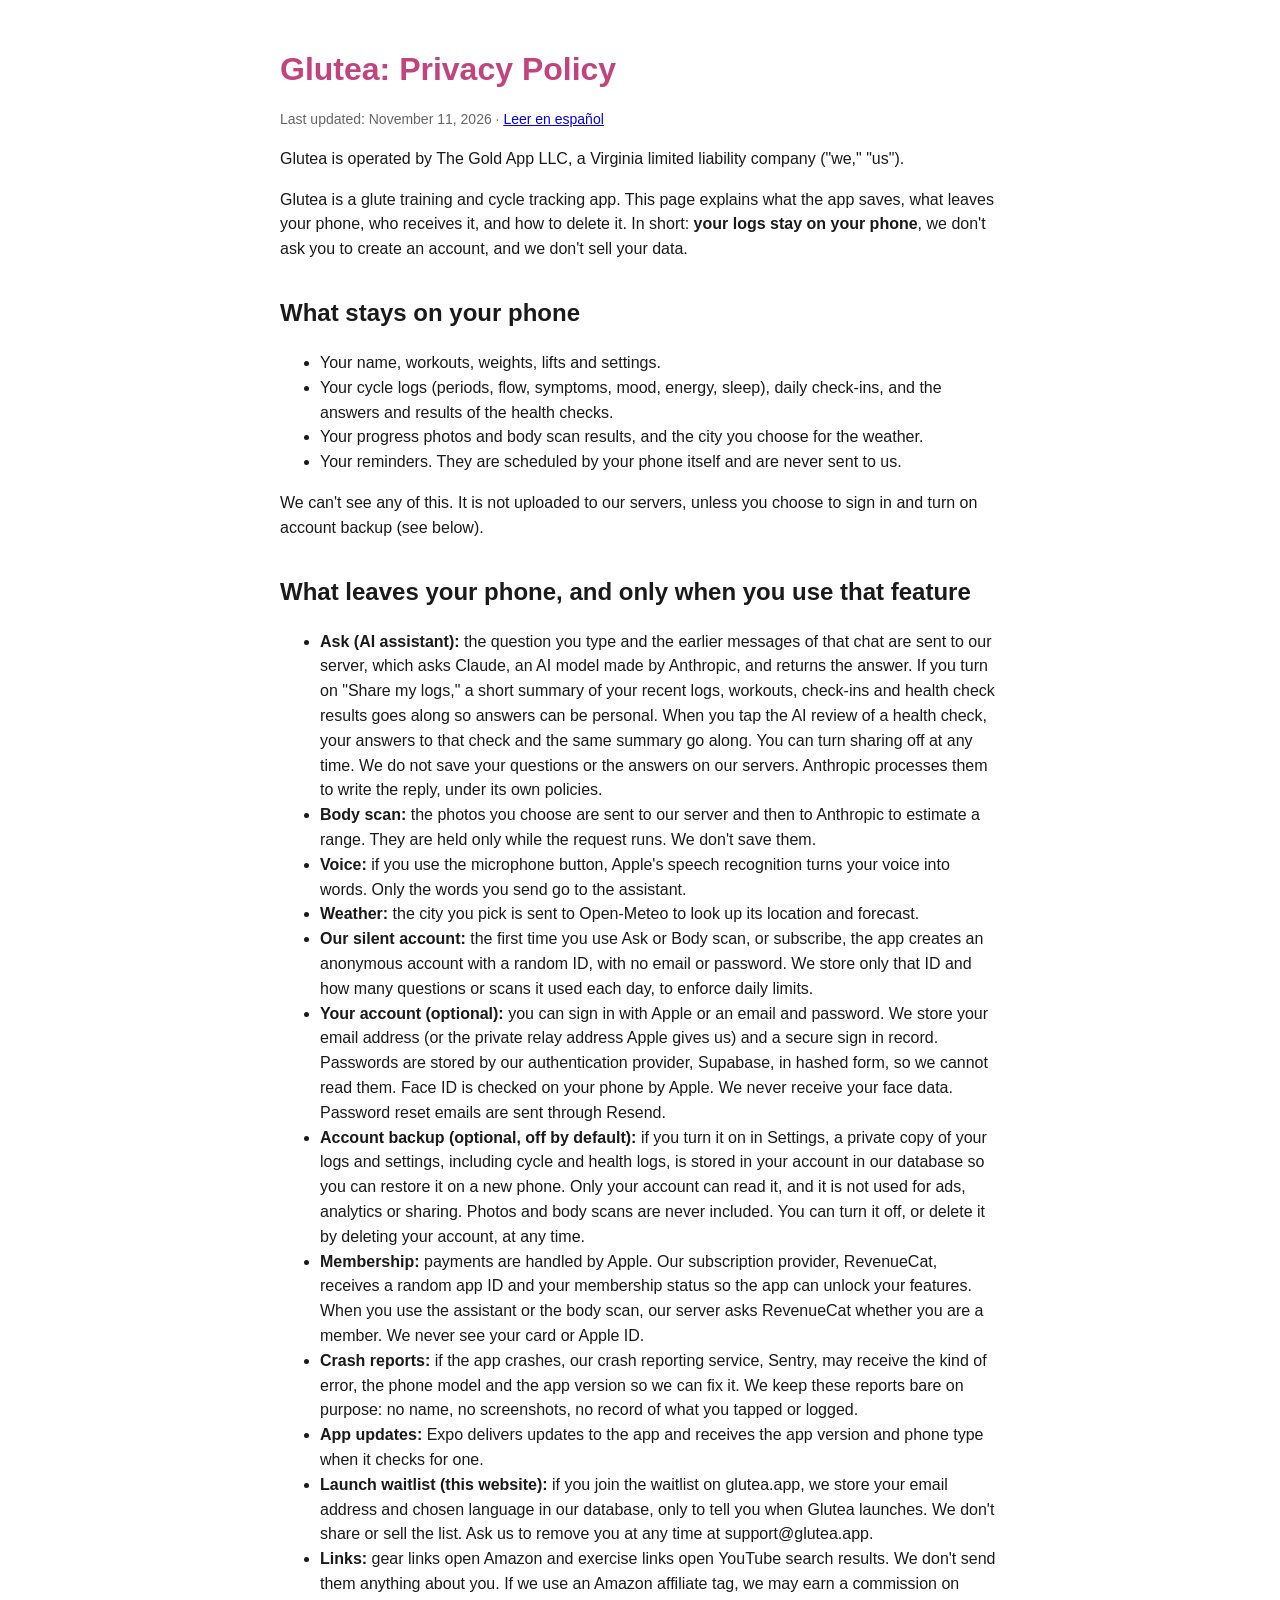
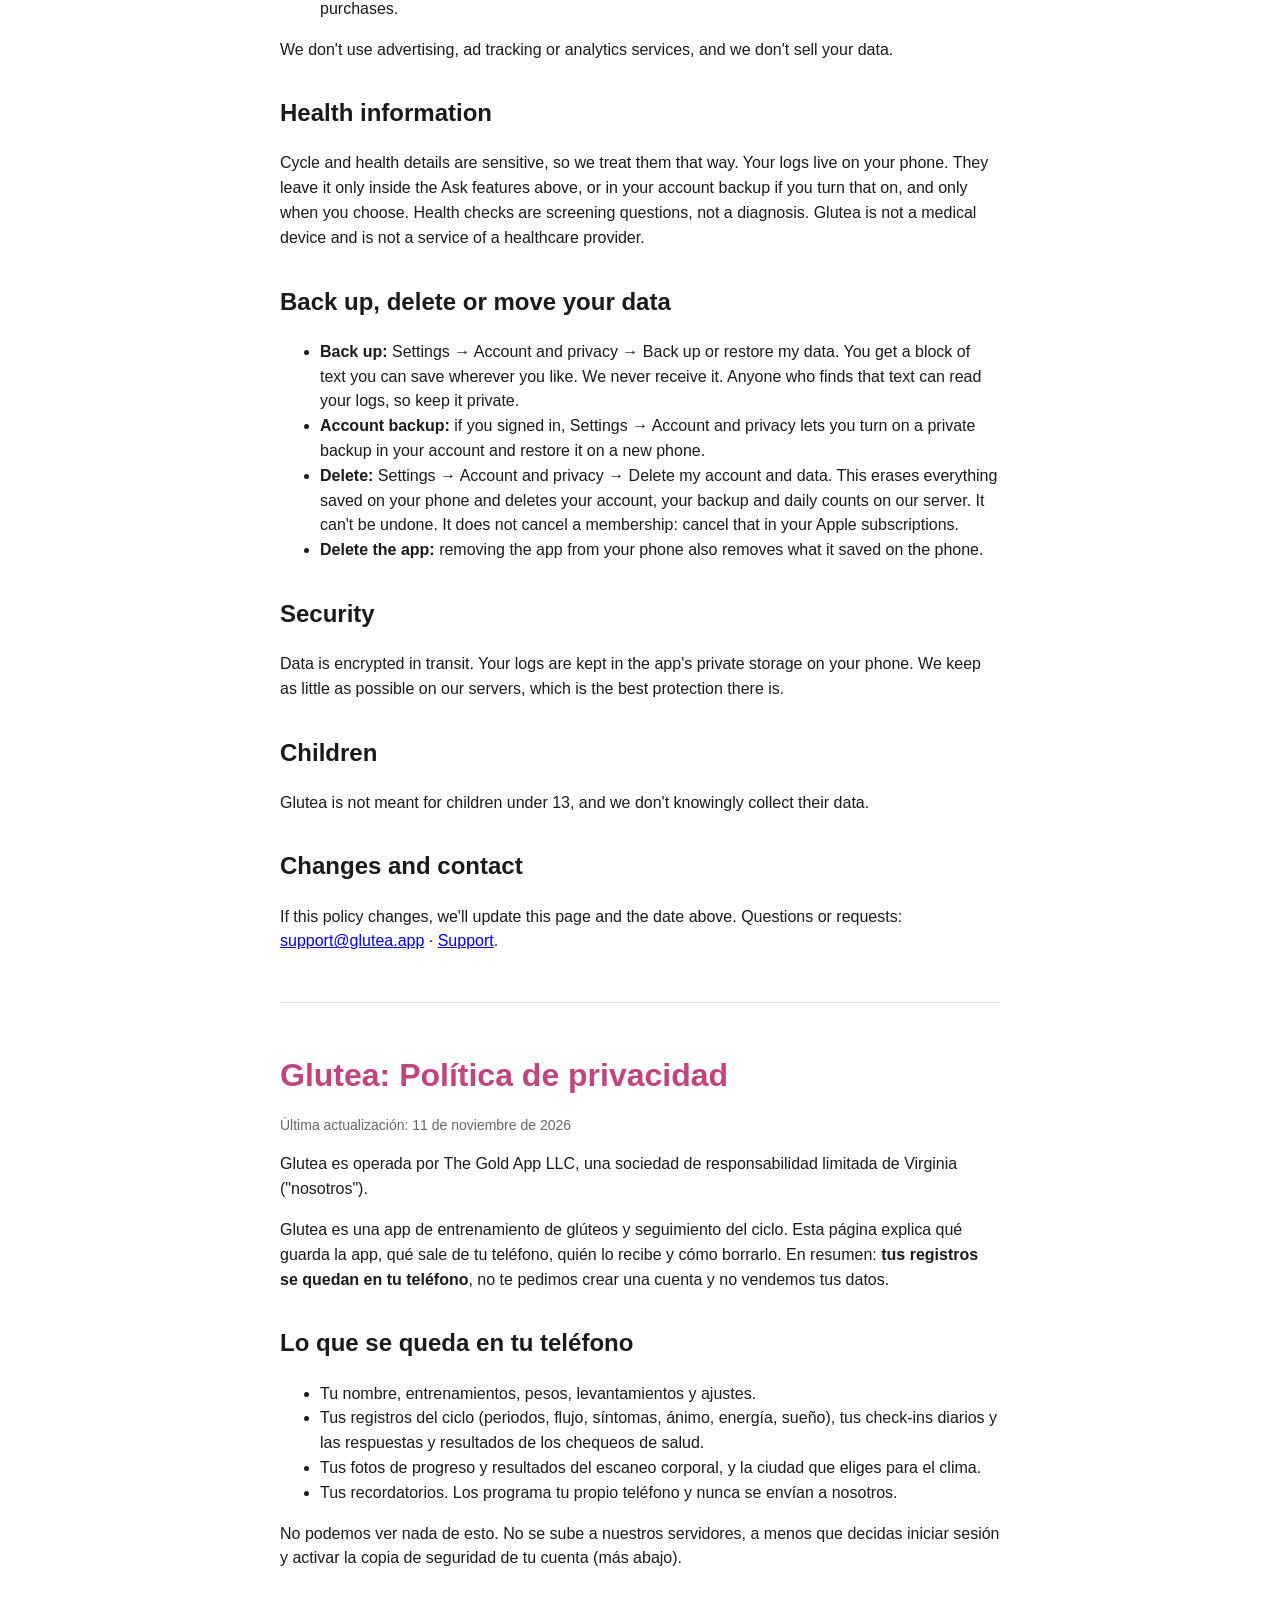
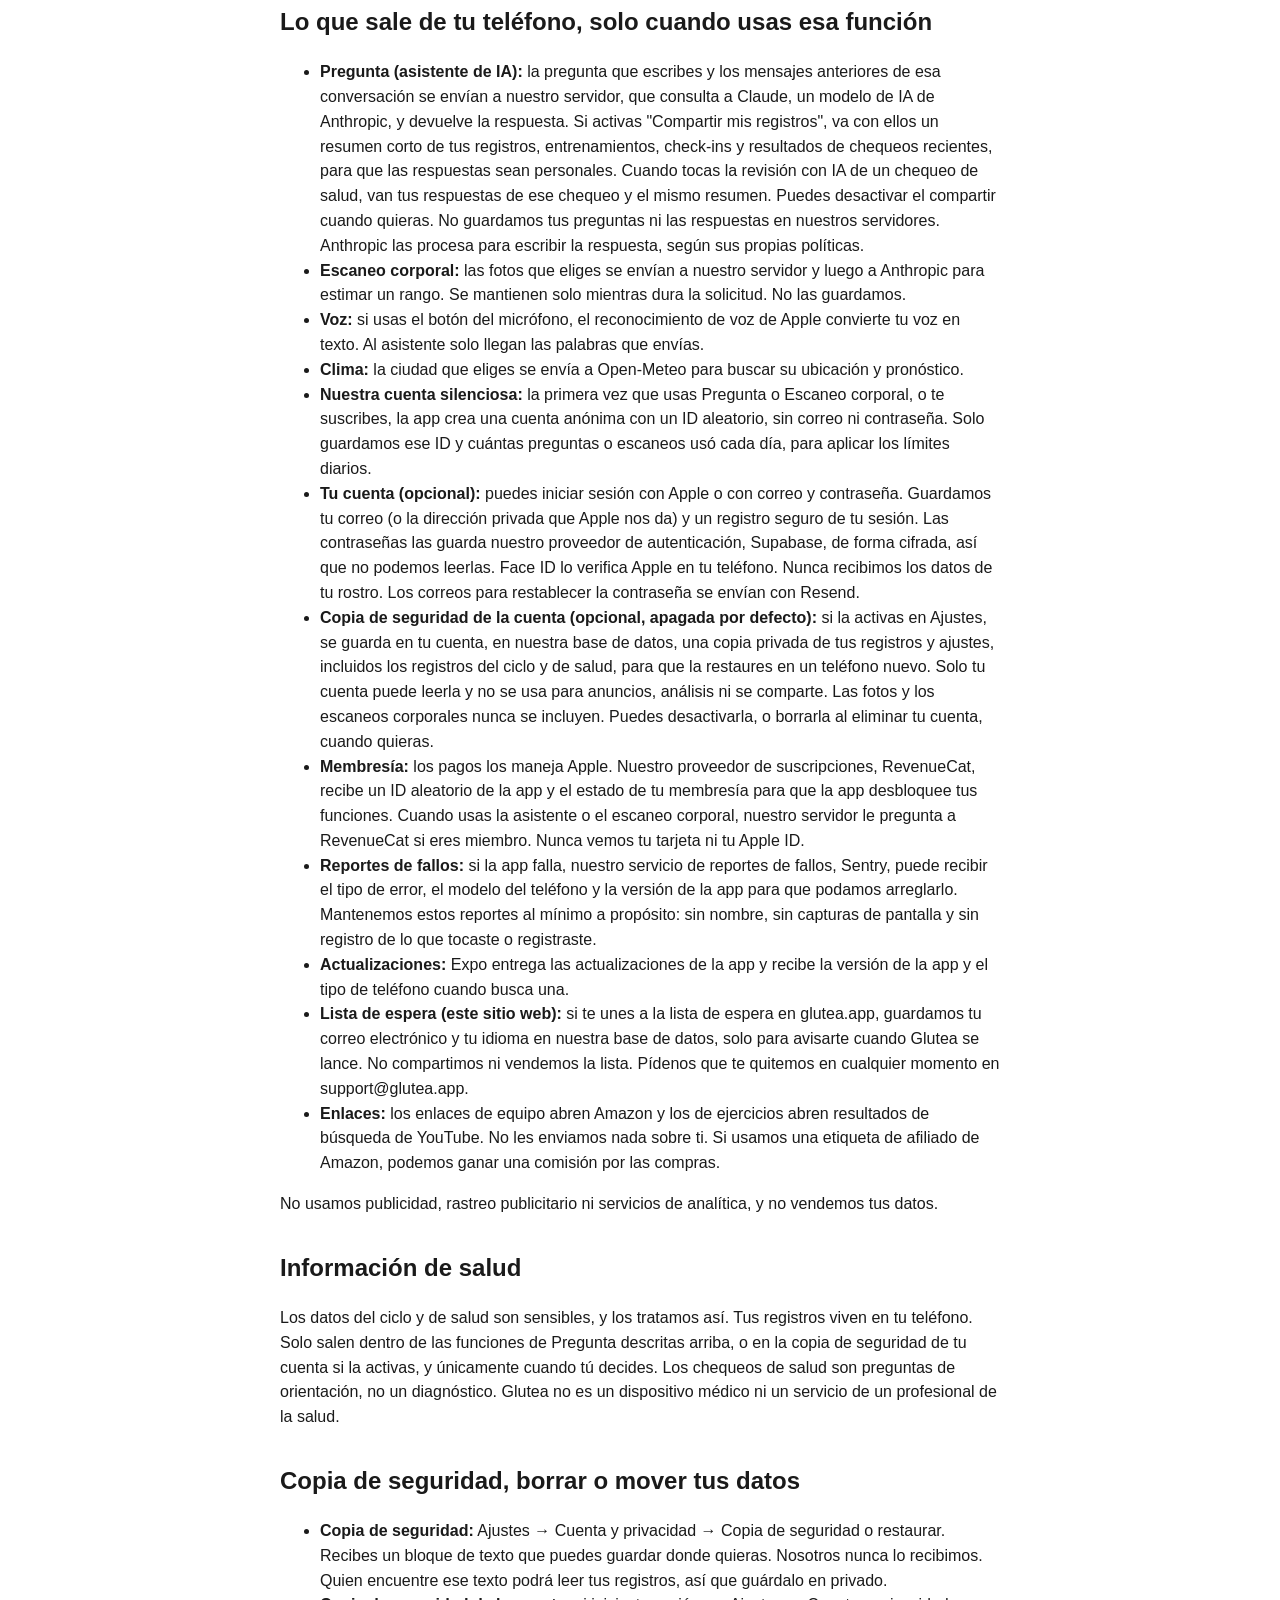
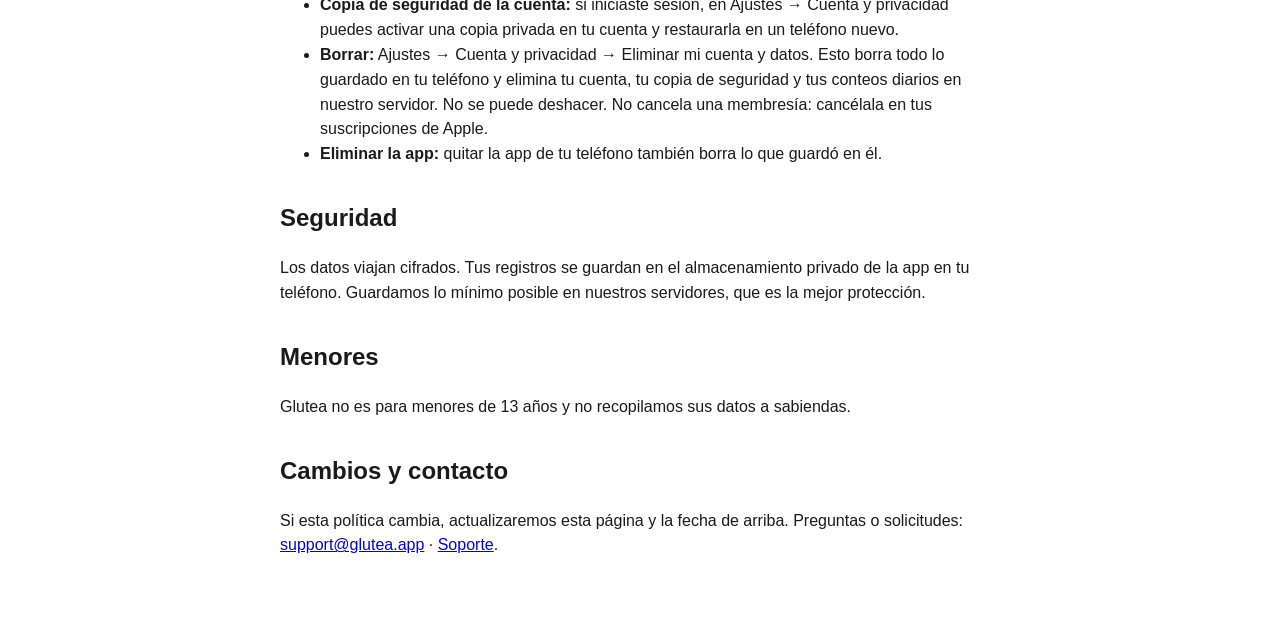
==== commit 19daf947: "Privacy policy: subscriptions are live, server checks membership with RevenueCat Co-Authored-By: Cla" ====
--- a/privacy/index.html
+++ b/privacy/index.html
@@ -39,7 +39,7 @@
   <li><strong>Our silent account:</strong> the first time you use Ask or Body scan, or subscribe, the app creates an anonymous account with a random ID, with no email or password. We store only that ID and how many questions or scans it used each day, to enforce daily limits.</li>
   <li><strong>Your account (optional):</strong> you can sign in with Apple or an email and password. We store your email address (or the private relay address Apple gives us) and a secure sign in record. Passwords are stored by our authentication provider, Supabase, in hashed form, so we cannot read them. Face ID is checked on your phone by Apple. We never receive your face data. Password reset emails are sent through Resend.</li>
   <li><strong>Account backup (optional, off by default):</strong> if you turn it on in Settings, a private copy of your logs and settings, including cycle and health logs, is stored in your account in our database so you can restore it on a new phone. Only your account can read it, and it is not used for ads, analytics or sharing. Photos and body scans are never included. You can turn it off, or delete it by deleting your account, at any time.</li>
-  <li><strong>Membership:</strong> payments are handled by Apple. When subscriptions are available, our subscription provider, RevenueCat, receives a random app ID and your membership status so the app can unlock your features. We never see your card or Apple ID.</li>
+  <li><strong>Membership:</strong> payments are handled by Apple. Our subscription provider, RevenueCat, receives a random app ID and your membership status so the app can unlock your features. When you use the assistant or the body scan, our server asks RevenueCat whether you are a member. We never see your card or Apple ID.</li>
   <li><strong>Crash reports:</strong> if the app crashes, our crash reporting service, Sentry, may receive the kind of error, the phone model and the app version so we can fix it. We keep these reports bare on purpose: no name, no screenshots, no record of what you tapped or logged.</li>
   <li><strong>App updates:</strong> Expo delivers updates to the app and receives the app version and phone type when it checks for one.</li>
   <li><strong>Launch waitlist (this website):</strong> if you join the waitlist on glutea.app, we store your email address and chosen language in our database, only to tell you when Glutea launches. We don't share or sell the list. Ask us to remove you at any time at support@glutea.app.</li>
@@ -92,7 +92,7 @@
   <li><strong>Nuestra cuenta silenciosa:</strong> la primera vez que usas Pregunta o Escaneo corporal, o te suscribes, la app crea una cuenta anónima con un ID aleatorio, sin correo ni contraseña. Solo guardamos ese ID y cuántas preguntas o escaneos usó cada día, para aplicar los límites diarios.</li>
   <li><strong>Tu cuenta (opcional):</strong> puedes iniciar sesión con Apple o con correo y contraseña. Guardamos tu correo (o la dirección privada que Apple nos da) y un registro seguro de tu sesión. Las contraseñas las guarda nuestro proveedor de autenticación, Supabase, de forma cifrada, así que no podemos leerlas. Face ID lo verifica Apple en tu teléfono. Nunca recibimos los datos de tu rostro. Los correos para restablecer la contraseña se envían con Resend.</li>
   <li><strong>Copia de seguridad de la cuenta (opcional, apagada por defecto):</strong> si la activas en Ajustes, se guarda en tu cuenta, en nuestra base de datos, una copia privada de tus registros y ajustes, incluidos los registros del ciclo y de salud, para que la restaures en un teléfono nuevo. Solo tu cuenta puede leerla y no se usa para anuncios, análisis ni se comparte. Las fotos y los escaneos corporales nunca se incluyen. Puedes desactivarla, o borrarla al eliminar tu cuenta, cuando quieras.</li>
-  <li><strong>Membresía:</strong> los pagos los maneja Apple. Cuando las suscripciones estén disponibles, nuestro proveedor de suscripciones, RevenueCat, recibe un ID aleatorio de la app y el estado de tu membresía para que la app desbloquee tus funciones. Nunca vemos tu tarjeta ni tu Apple ID.</li>
+  <li><strong>Membresía:</strong> los pagos los maneja Apple. Nuestro proveedor de suscripciones, RevenueCat, recibe un ID aleatorio de la app y el estado de tu membresía para que la app desbloquee tus funciones. Cuando usas la asistente o el escaneo corporal, nuestro servidor le pregunta a RevenueCat si eres miembro. Nunca vemos tu tarjeta ni tu Apple ID.</li>
   <li><strong>Reportes de fallos:</strong> si la app falla, nuestro servicio de reportes de fallos, Sentry, puede recibir el tipo de error, el modelo del teléfono y la versión de la app para que podamos arreglarlo. Mantenemos estos reportes al mínimo a propósito: sin nombre, sin capturas de pantalla y sin registro de lo que tocaste o registraste.</li>
   <li><strong>Actualizaciones:</strong> Expo entrega las actualizaciones de la app y recibe la versión de la app y el tipo de teléfono cuando busca una.</li>
   <li><strong>Lista de espera (este sitio web):</strong> si te unes a la lista de espera en glutea.app, guardamos tu correo electrónico y tu idioma en nuestra base de datos, solo para avisarte cuando Glutea se lance. No compartimos ni vendemos la lista. Pídenos que te quitemos en cualquier momento en support@glutea.app.</li>
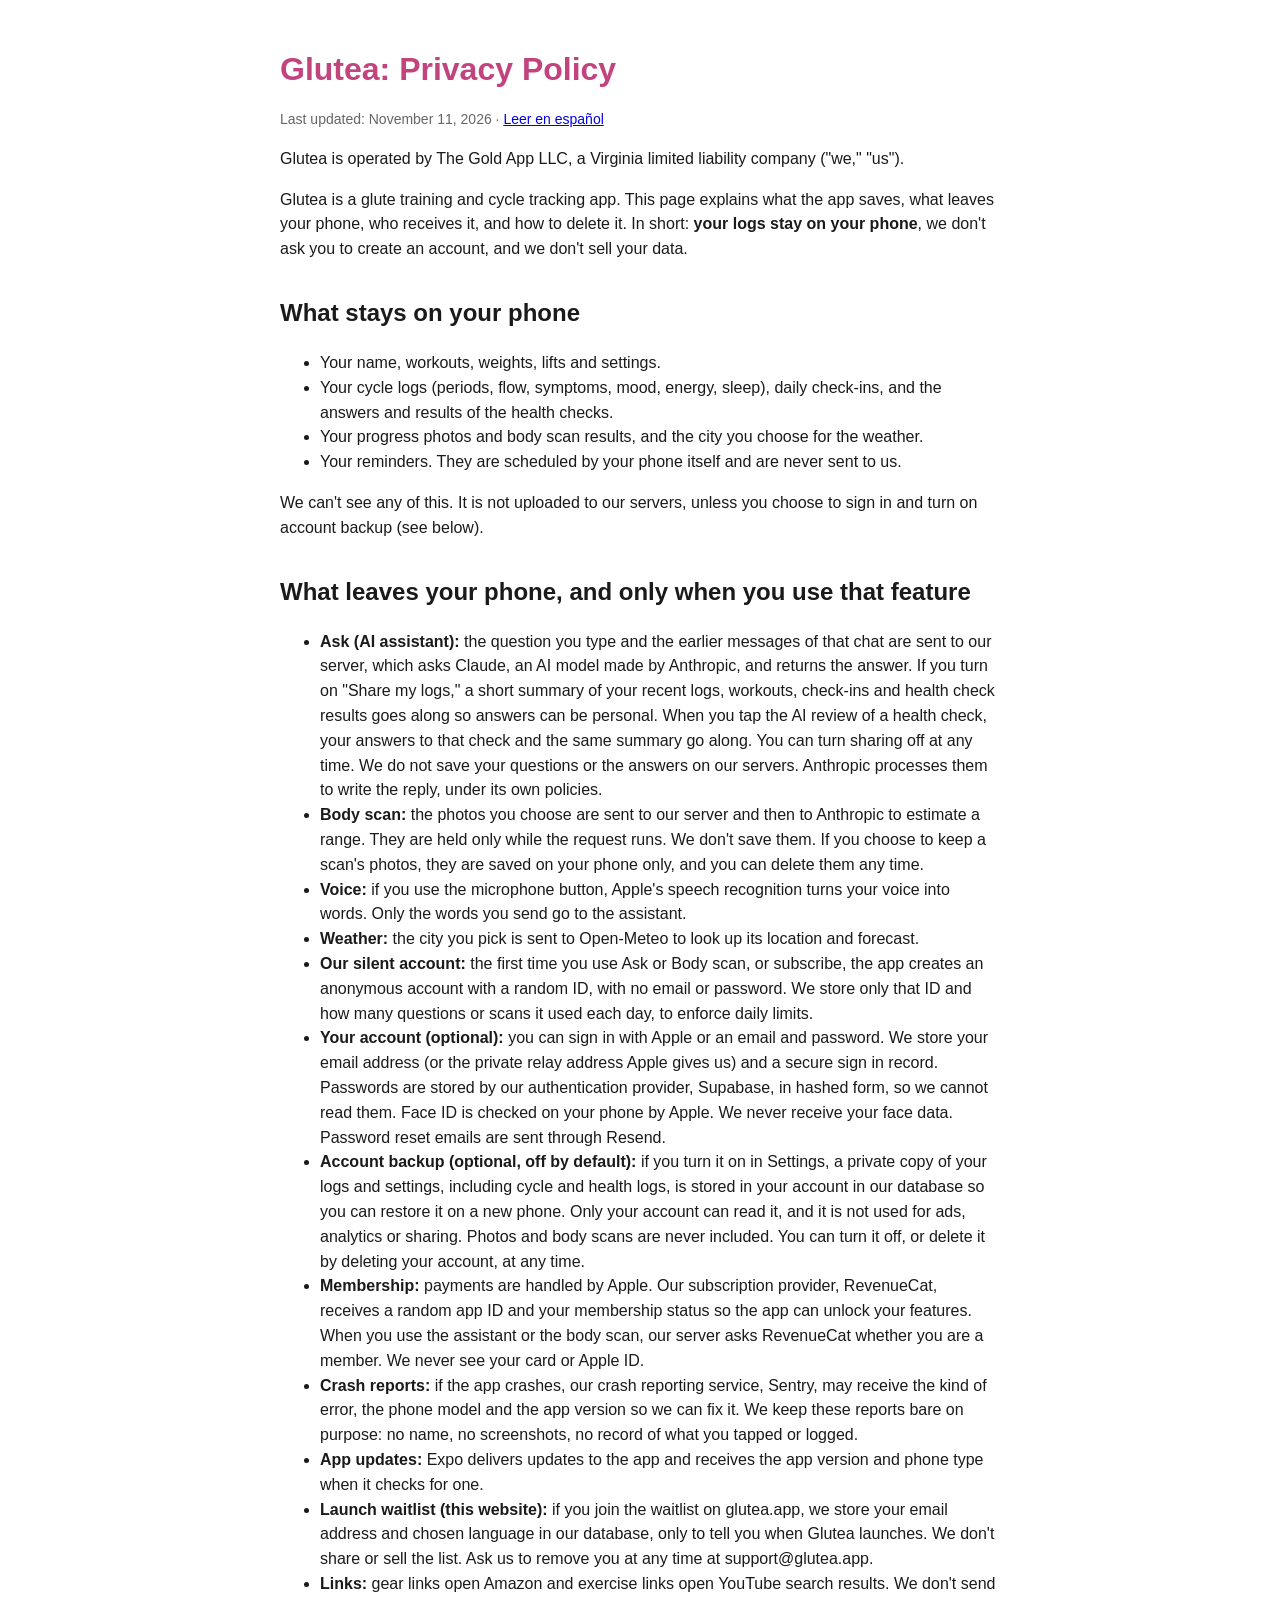
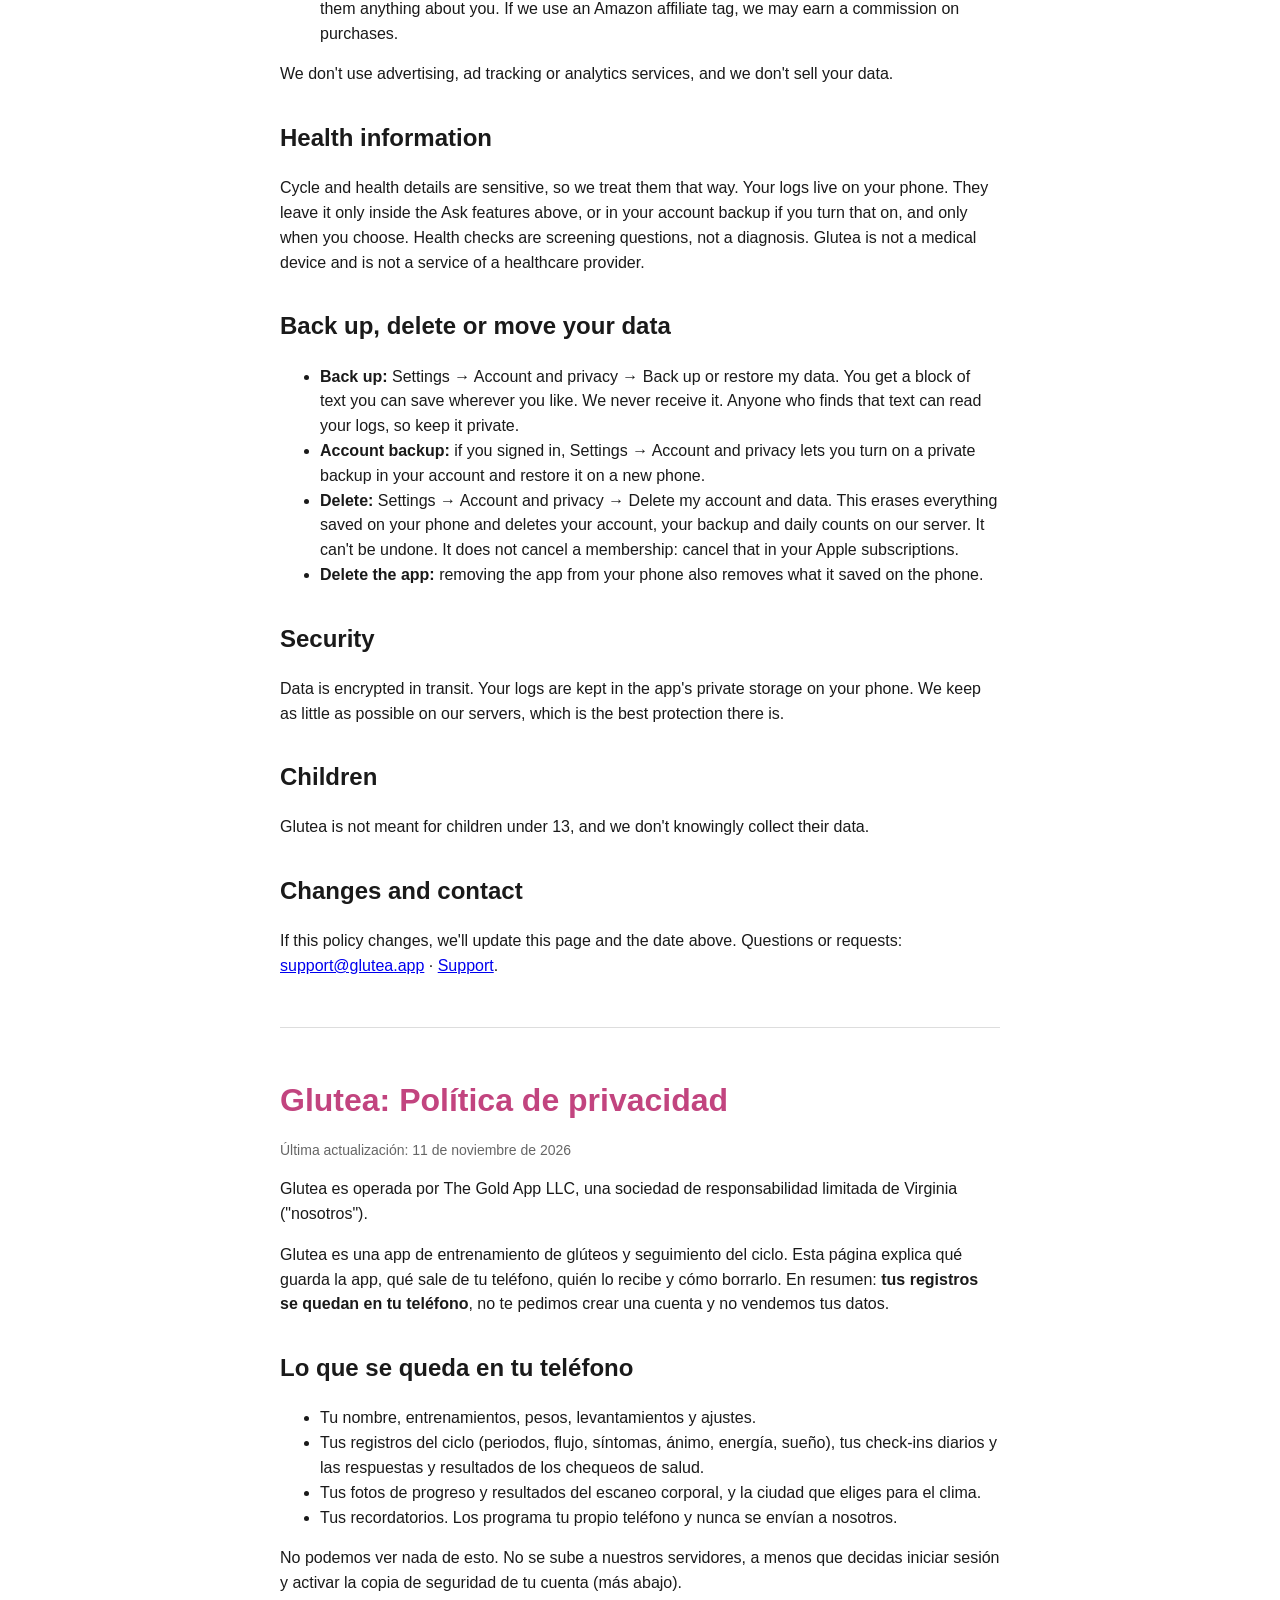
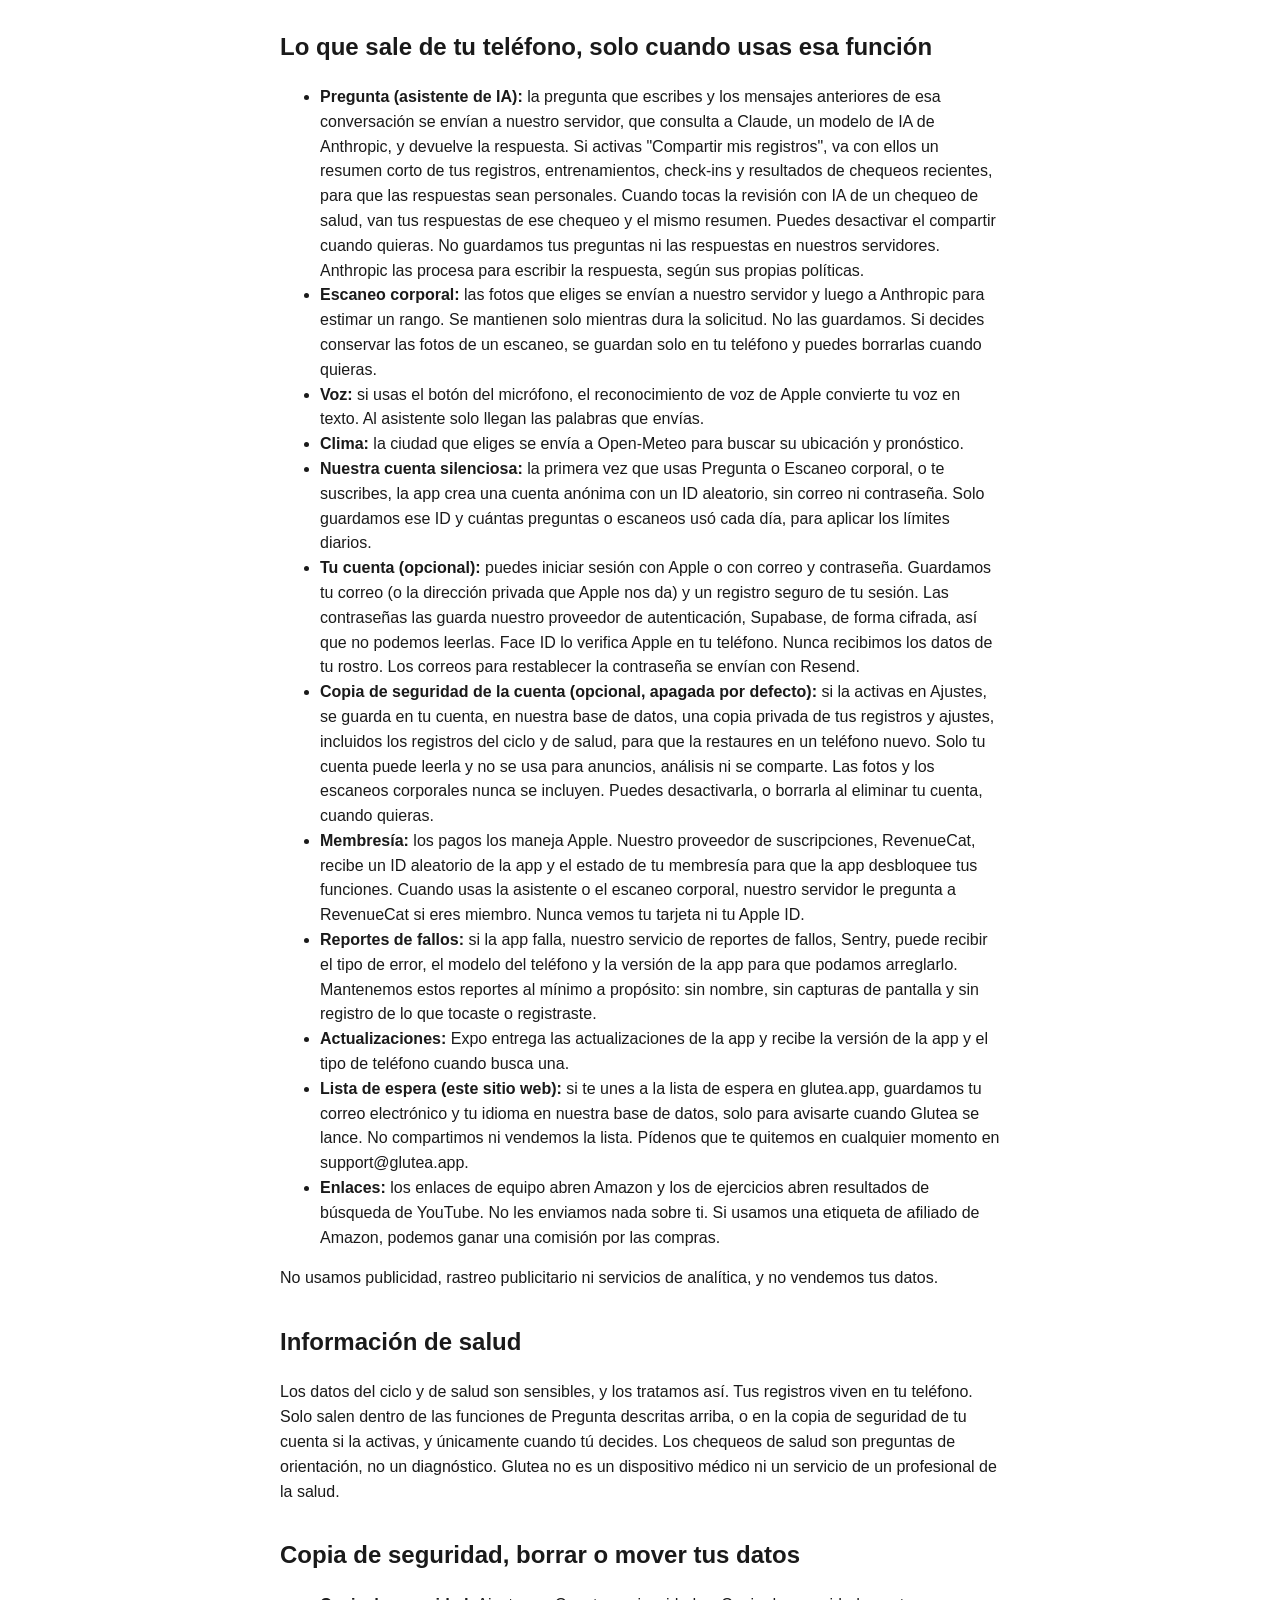
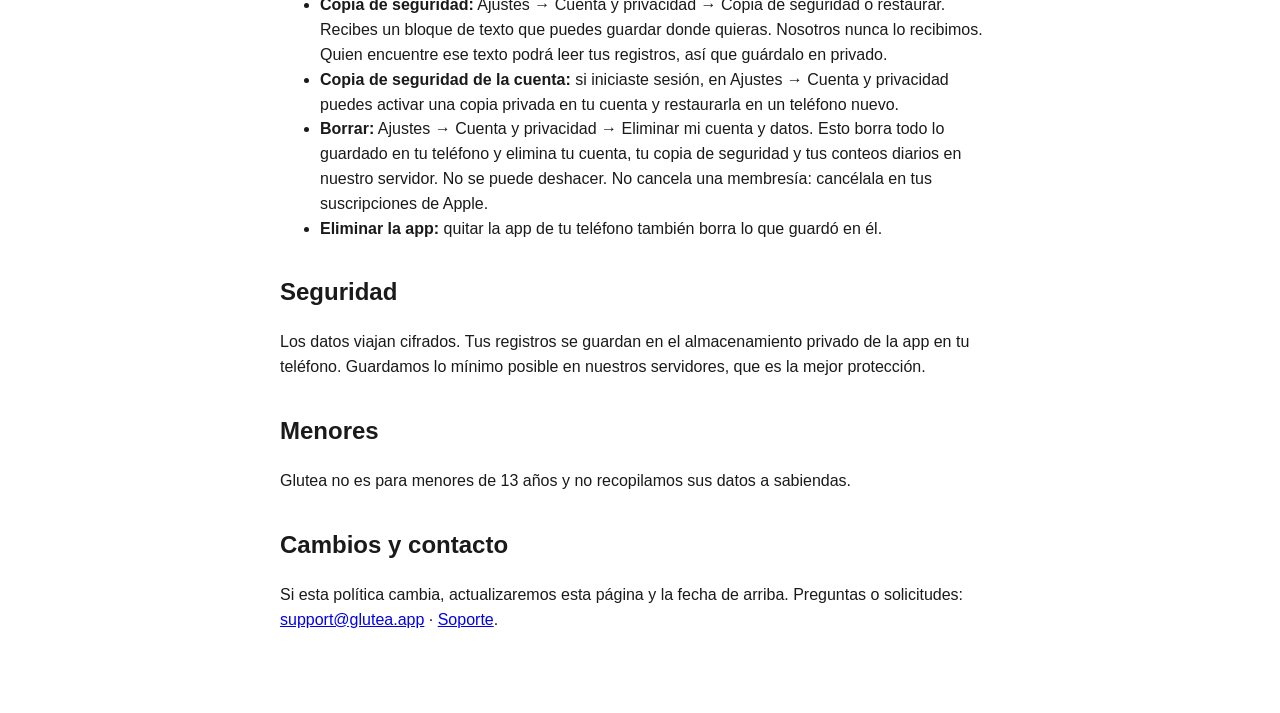
==== commit 34effec9: "Privacy: scan photos can optionally be kept on the phone only" ====
--- a/privacy/index.html
+++ b/privacy/index.html
@@ -33,7 +33,7 @@
 <h2>What leaves your phone, and only when you use that feature</h2>
 <ul>
   <li><strong>Ask (AI assistant):</strong> the question you type and the earlier messages of that chat are sent to our server, which asks Claude, an AI model made by Anthropic, and returns the answer. If you turn on "Share my logs," a short summary of your recent logs, workouts, check-ins and health check results goes along so answers can be personal. When you tap the AI review of a health check, your answers to that check and the same summary go along. You can turn sharing off at any time. We do not save your questions or the answers on our servers. Anthropic processes them to write the reply, under its own policies.</li>
-  <li><strong>Body scan:</strong> the photos you choose are sent to our server and then to Anthropic to estimate a range. They are held only while the request runs. We don't save them.</li>
+  <li><strong>Body scan:</strong> the photos you choose are sent to our server and then to Anthropic to estimate a range. They are held only while the request runs. We don't save them. If you choose to keep a scan's photos, they are saved on your phone only, and you can delete them any time.</li>
   <li><strong>Voice:</strong> if you use the microphone button, Apple's speech recognition turns your voice into words. Only the words you send go to the assistant.</li>
   <li><strong>Weather:</strong> the city you pick is sent to Open-Meteo to look up its location and forecast.</li>
   <li><strong>Our silent account:</strong> the first time you use Ask or Body scan, or subscribe, the app creates an anonymous account with a random ID, with no email or password. We store only that ID and how many questions or scans it used each day, to enforce daily limits.</li>
@@ -86,7 +86,7 @@
 <h2>Lo que sale de tu teléfono, solo cuando usas esa función</h2>
 <ul>
   <li><strong>Pregunta (asistente de IA):</strong> la pregunta que escribes y los mensajes anteriores de esa conversación se envían a nuestro servidor, que consulta a Claude, un modelo de IA de Anthropic, y devuelve la respuesta. Si activas "Compartir mis registros", va con ellos un resumen corto de tus registros, entrenamientos, check-ins y resultados de chequeos recientes, para que las respuestas sean personales. Cuando tocas la revisión con IA de un chequeo de salud, van tus respuestas de ese chequeo y el mismo resumen. Puedes desactivar el compartir cuando quieras. No guardamos tus preguntas ni las respuestas en nuestros servidores. Anthropic las procesa para escribir la respuesta, según sus propias políticas.</li>
-  <li><strong>Escaneo corporal:</strong> las fotos que eliges se envían a nuestro servidor y luego a Anthropic para estimar un rango. Se mantienen solo mientras dura la solicitud. No las guardamos.</li>
+  <li><strong>Escaneo corporal:</strong> las fotos que eliges se envían a nuestro servidor y luego a Anthropic para estimar un rango. Se mantienen solo mientras dura la solicitud. No las guardamos. Si decides conservar las fotos de un escaneo, se guardan solo en tu teléfono y puedes borrarlas cuando quieras.</li>
   <li><strong>Voz:</strong> si usas el botón del micrófono, el reconocimiento de voz de Apple convierte tu voz en texto. Al asistente solo llegan las palabras que envías.</li>
   <li><strong>Clima:</strong> la ciudad que eliges se envía a Open-Meteo para buscar su ubicación y pronóstico.</li>
   <li><strong>Nuestra cuenta silenciosa:</strong> la primera vez que usas Pregunta o Escaneo corporal, o te suscribes, la app crea una cuenta anónima con un ID aleatorio, sin correo ni contraseña. Solo guardamos ese ID y cuántas preguntas o escaneos usó cada día, para aplicar los límites diarios.</li>
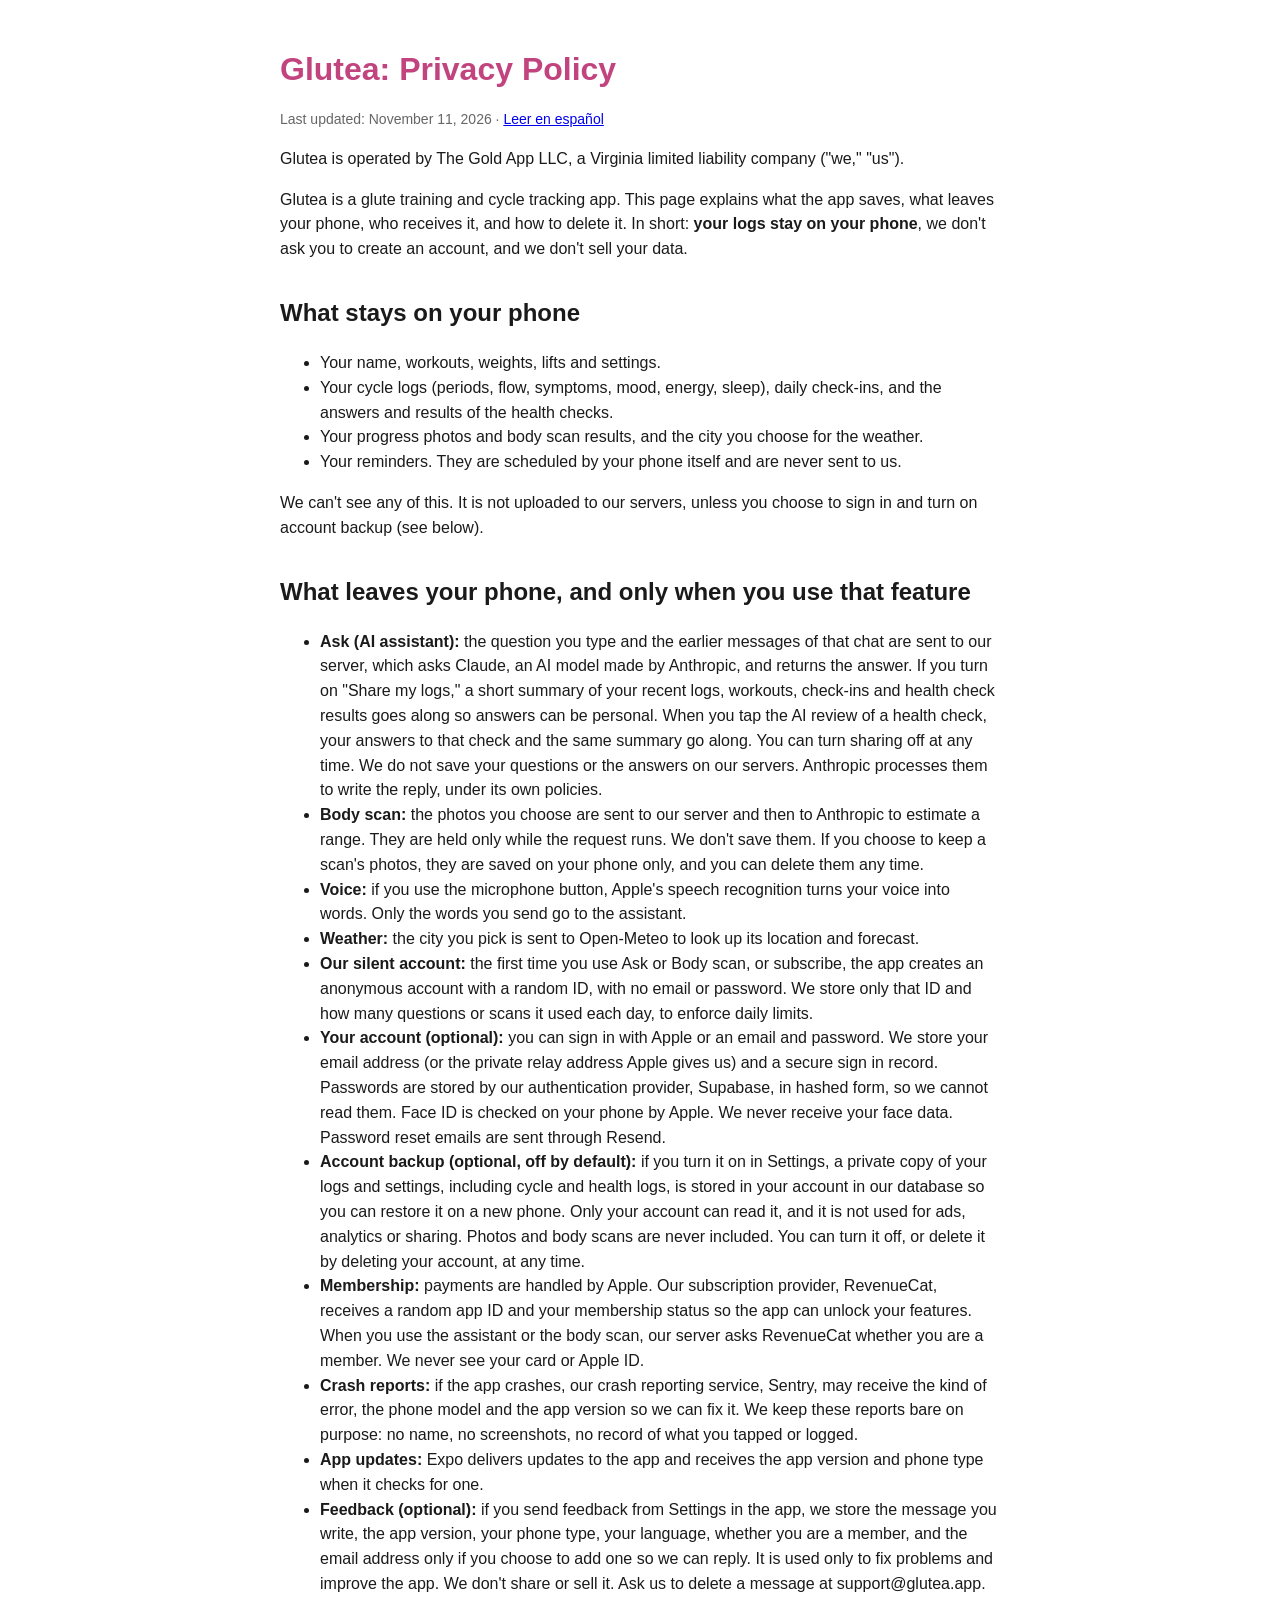
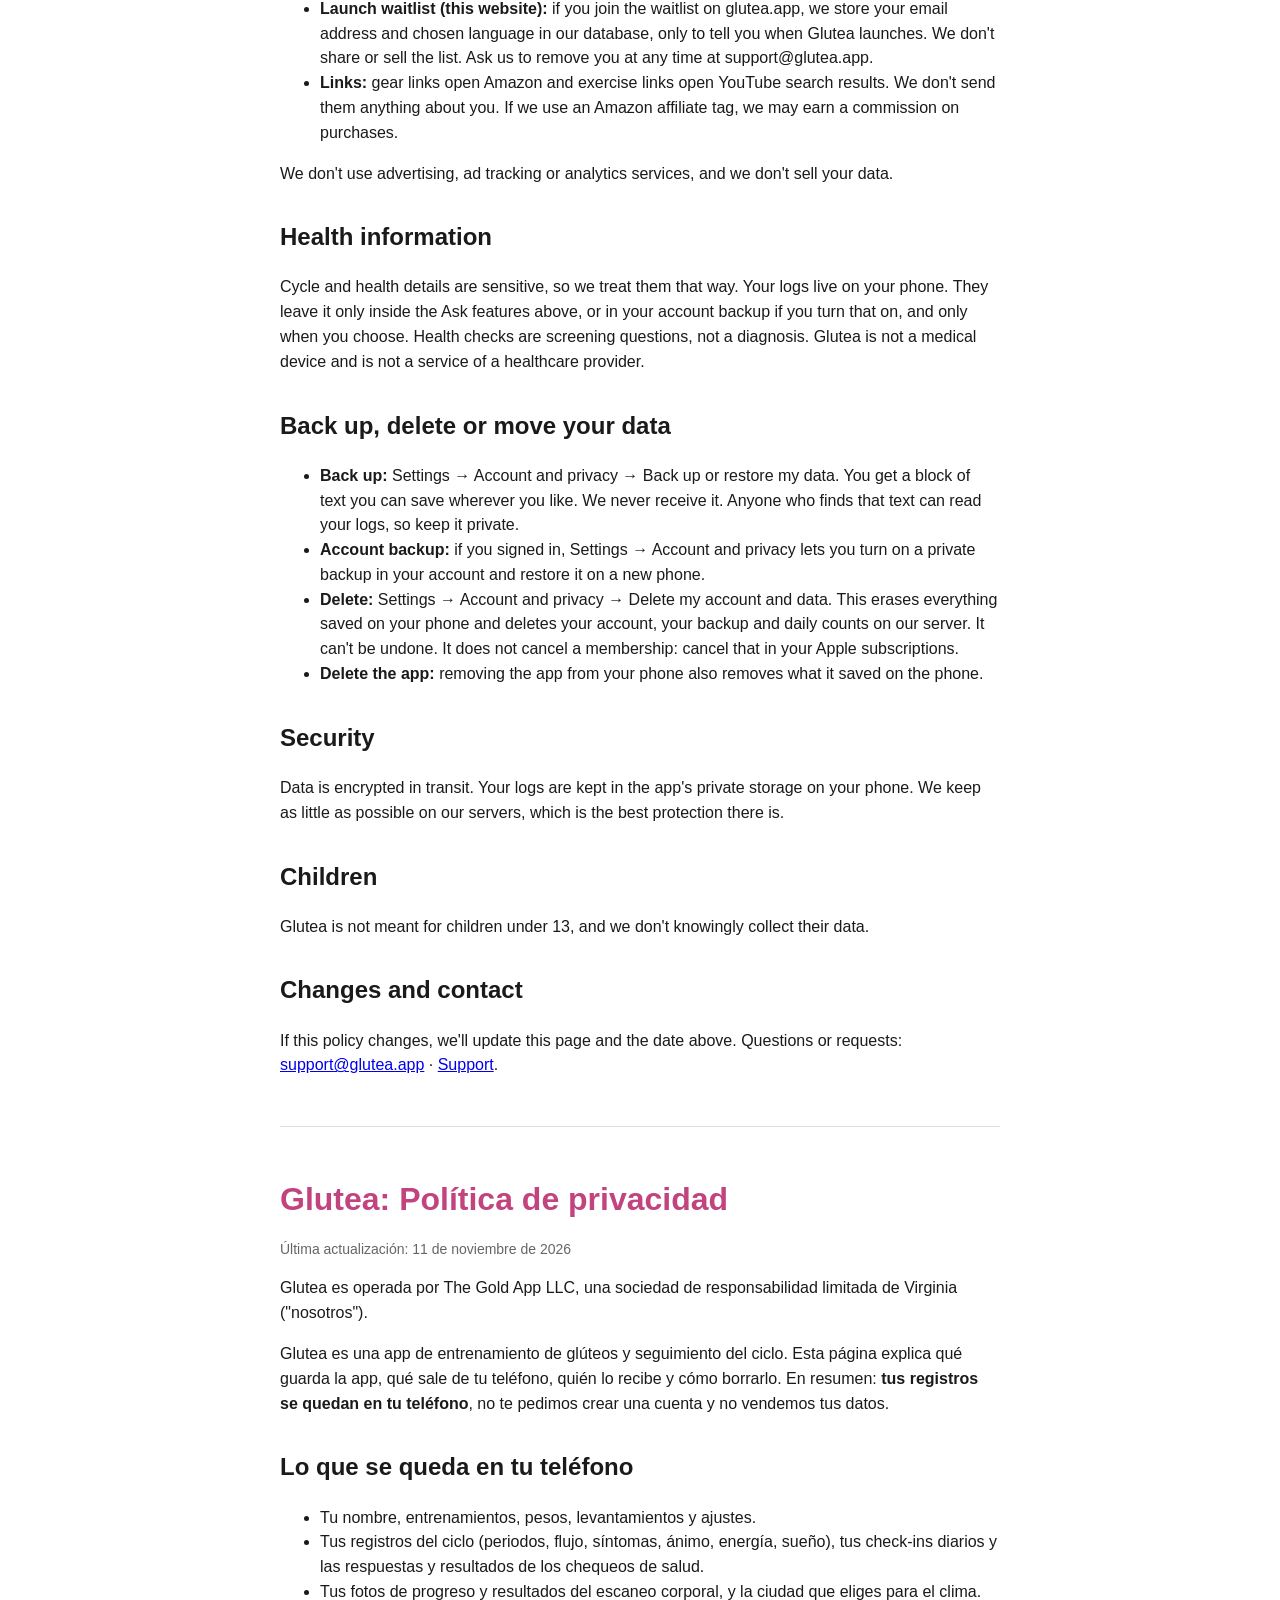
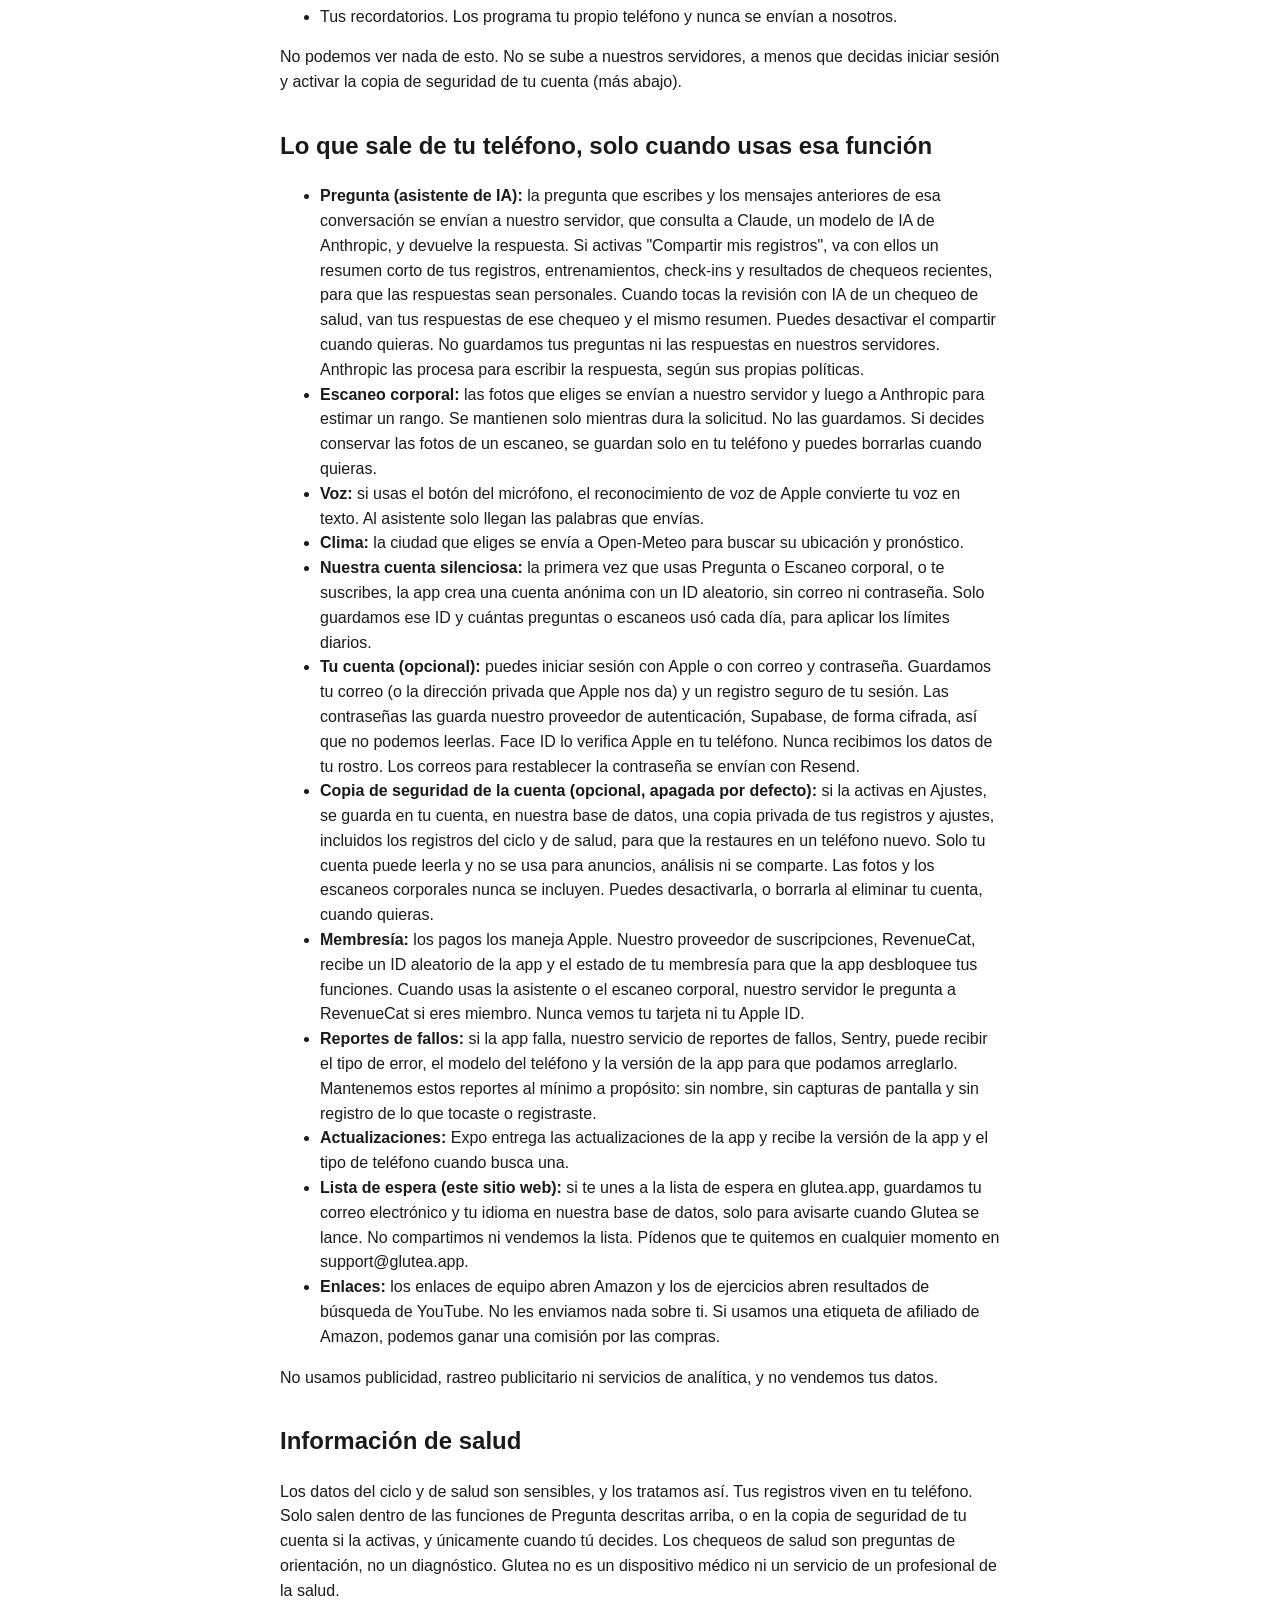
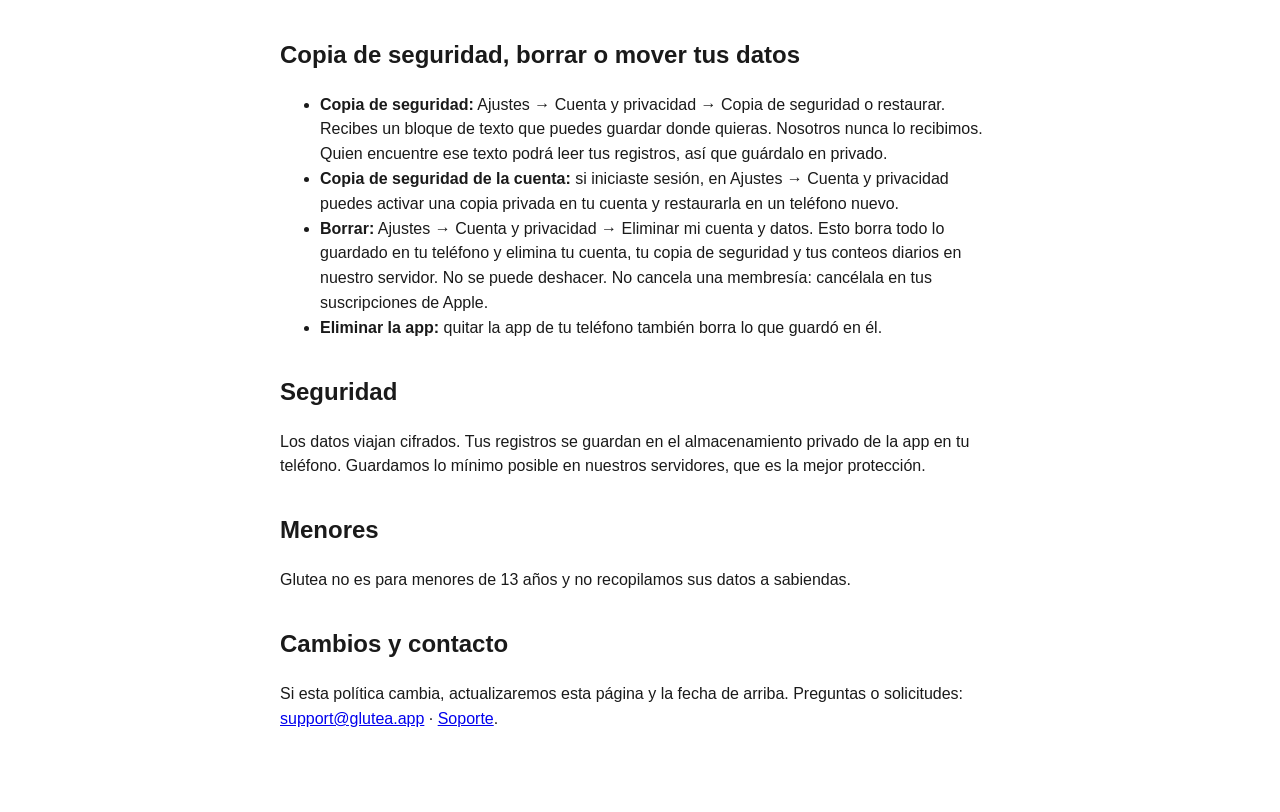
==== commit 701a9ffc: "Privacy: mention optional in-app feedback" ====
--- a/privacy/index.html
+++ b/privacy/index.html
@@ -42,6 +42,7 @@
   <li><strong>Membership:</strong> payments are handled by Apple. Our subscription provider, RevenueCat, receives a random app ID and your membership status so the app can unlock your features. When you use the assistant or the body scan, our server asks RevenueCat whether you are a member. We never see your card or Apple ID.</li>
   <li><strong>Crash reports:</strong> if the app crashes, our crash reporting service, Sentry, may receive the kind of error, the phone model and the app version so we can fix it. We keep these reports bare on purpose: no name, no screenshots, no record of what you tapped or logged.</li>
   <li><strong>App updates:</strong> Expo delivers updates to the app and receives the app version and phone type when it checks for one.</li>
+  <li><strong>Feedback (optional):</strong> if you send feedback from Settings in the app, we store the message you write, the app version, your phone type, your language, whether you are a member, and the email address only if you choose to add one so we can reply. It is used only to fix problems and improve the app. We don't share or sell it. Ask us to delete a message at support@glutea.app.</li>
   <li><strong>Launch waitlist (this website):</strong> if you join the waitlist on glutea.app, we store your email address and chosen language in our database, only to tell you when Glutea launches. We don't share or sell the list. Ask us to remove you at any time at support@glutea.app.</li>
   <li><strong>Links:</strong> gear links open Amazon and exercise links open YouTube search results. We don't send them anything about you. If we use an Amazon affiliate tag, we may earn a commission on purchases.</li>
 </ul>
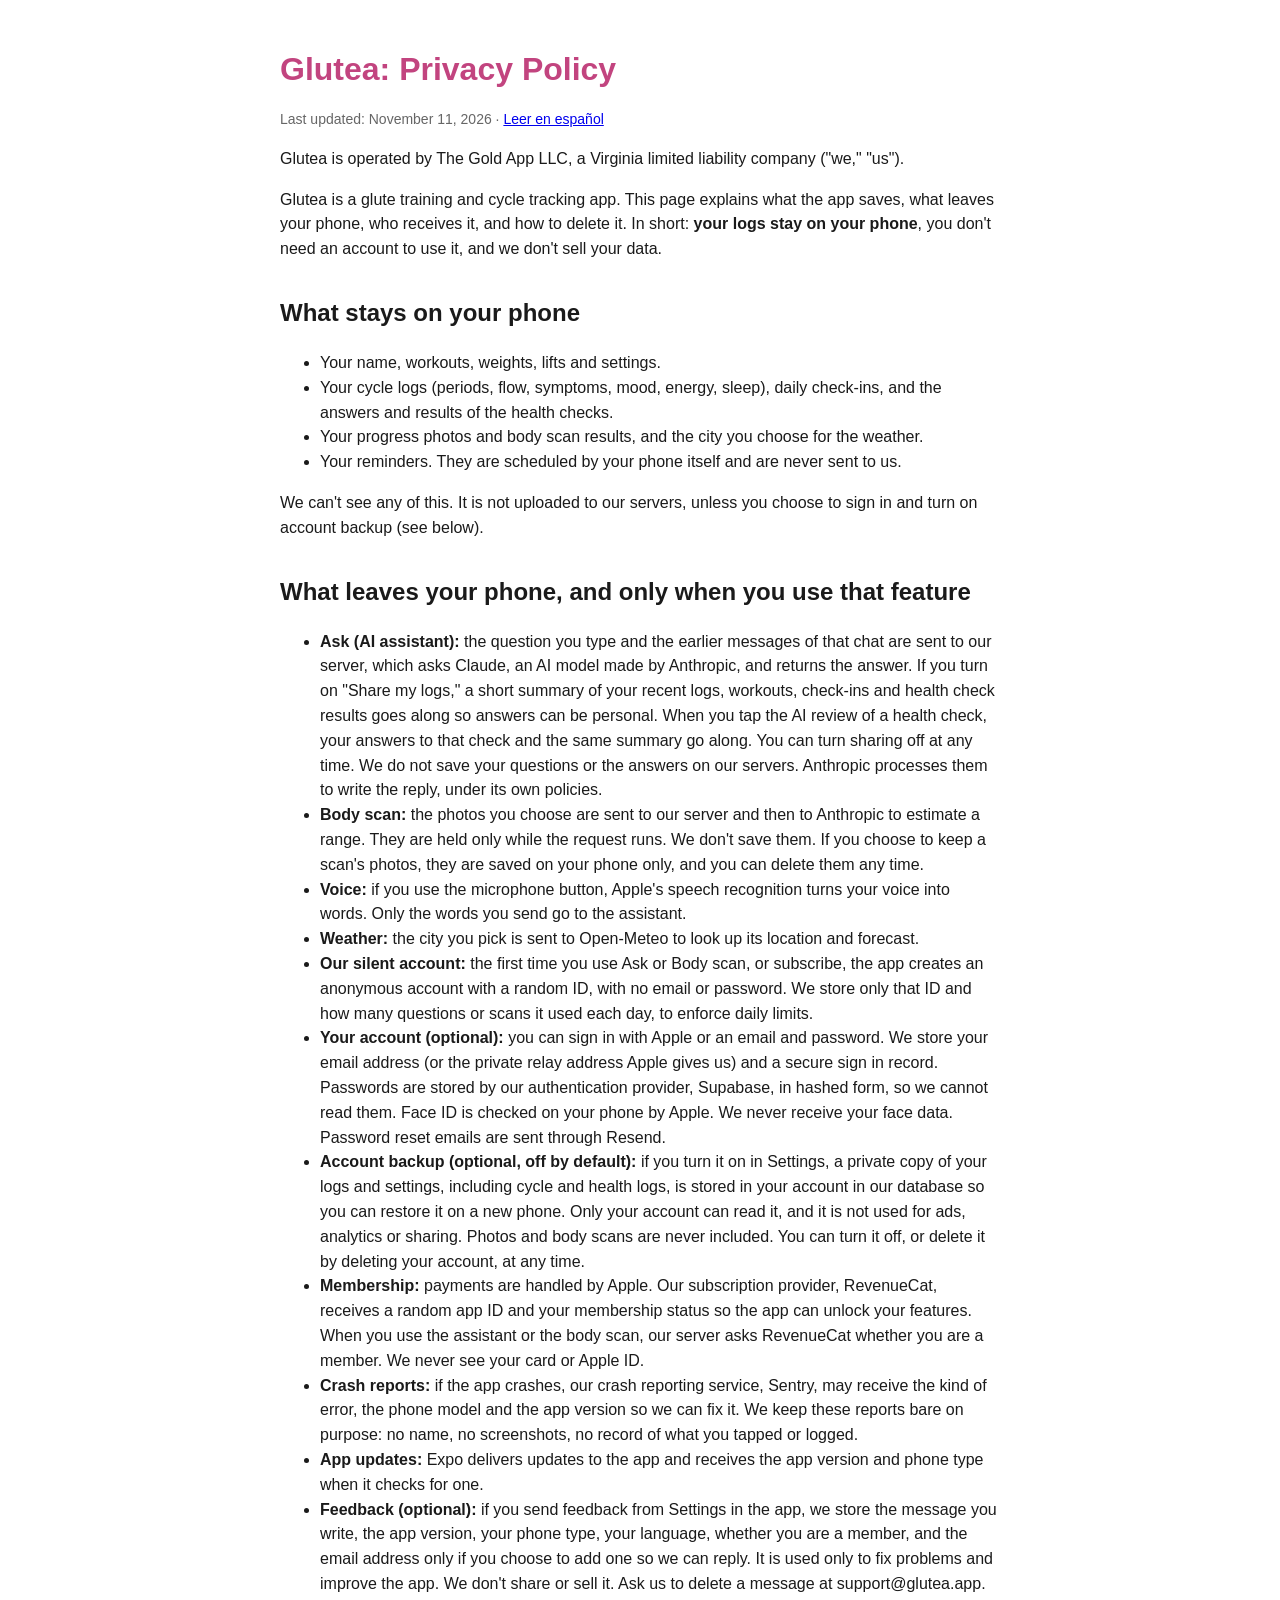
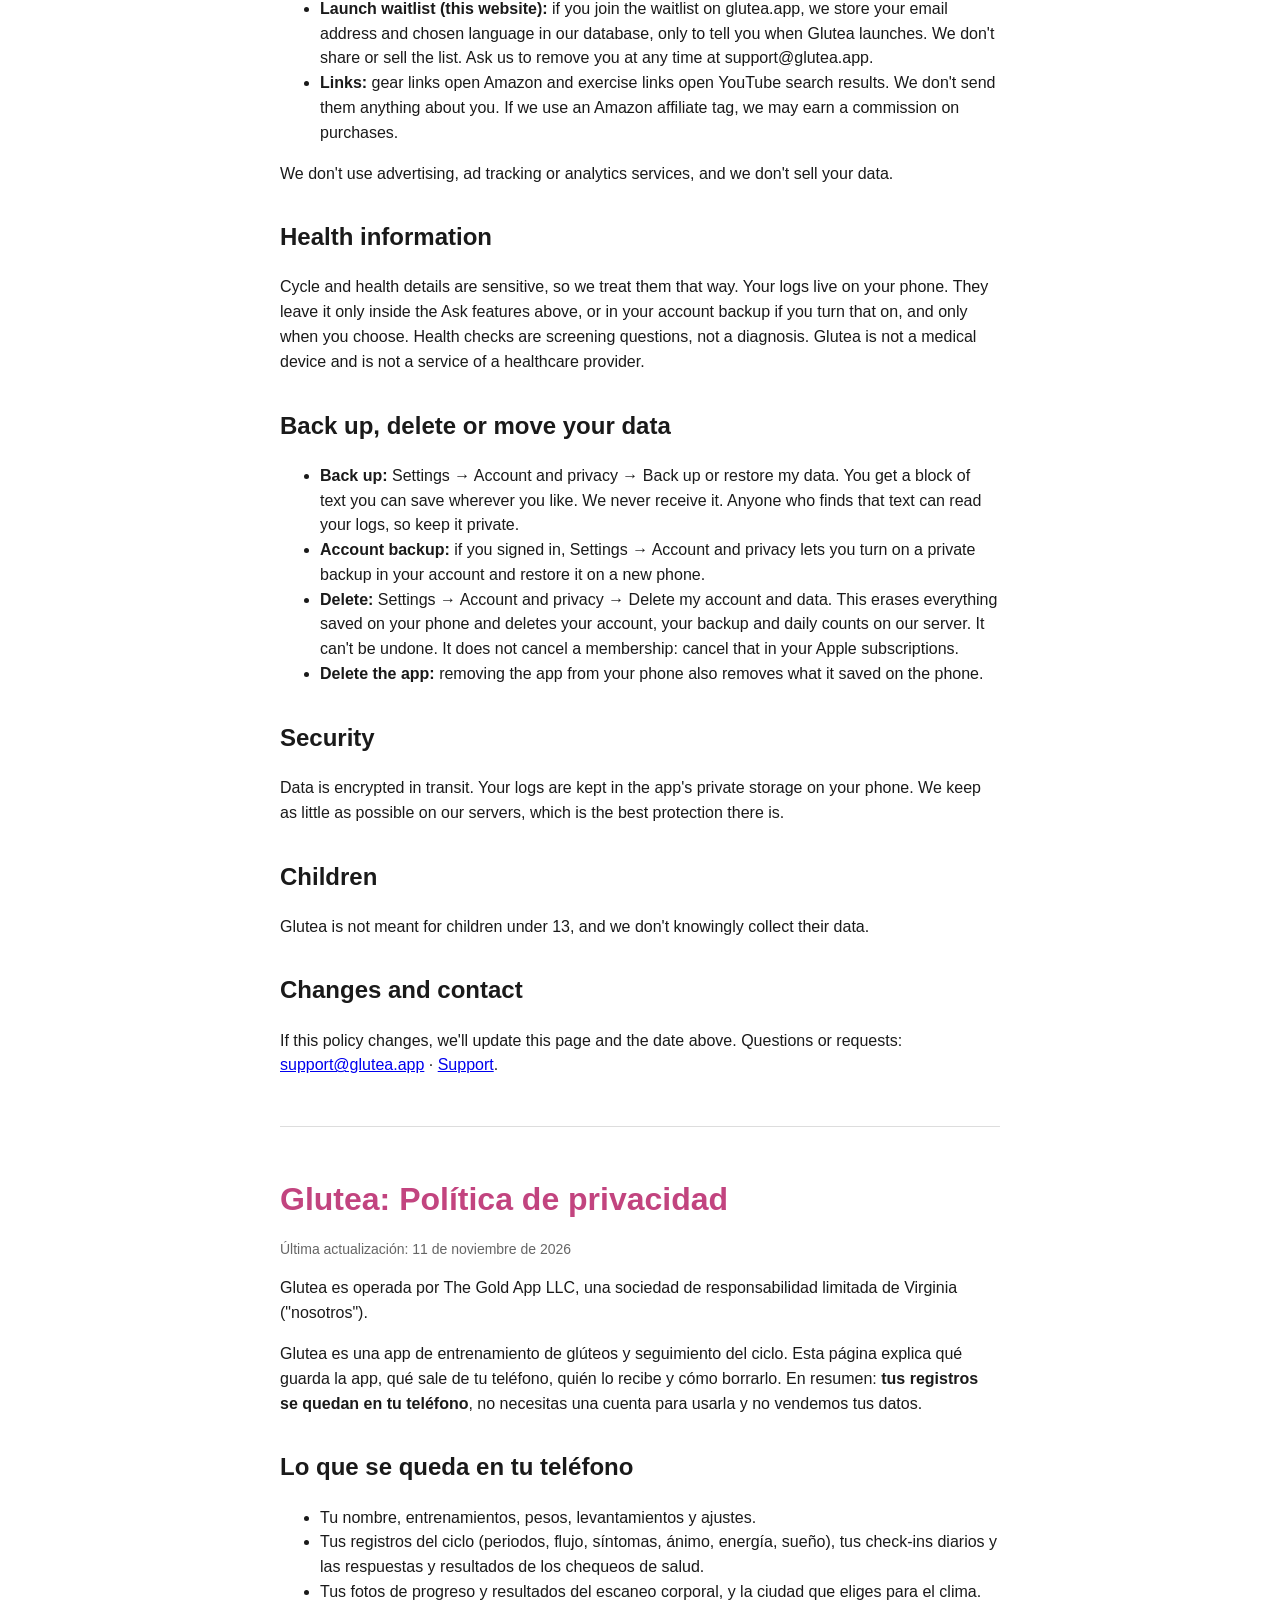
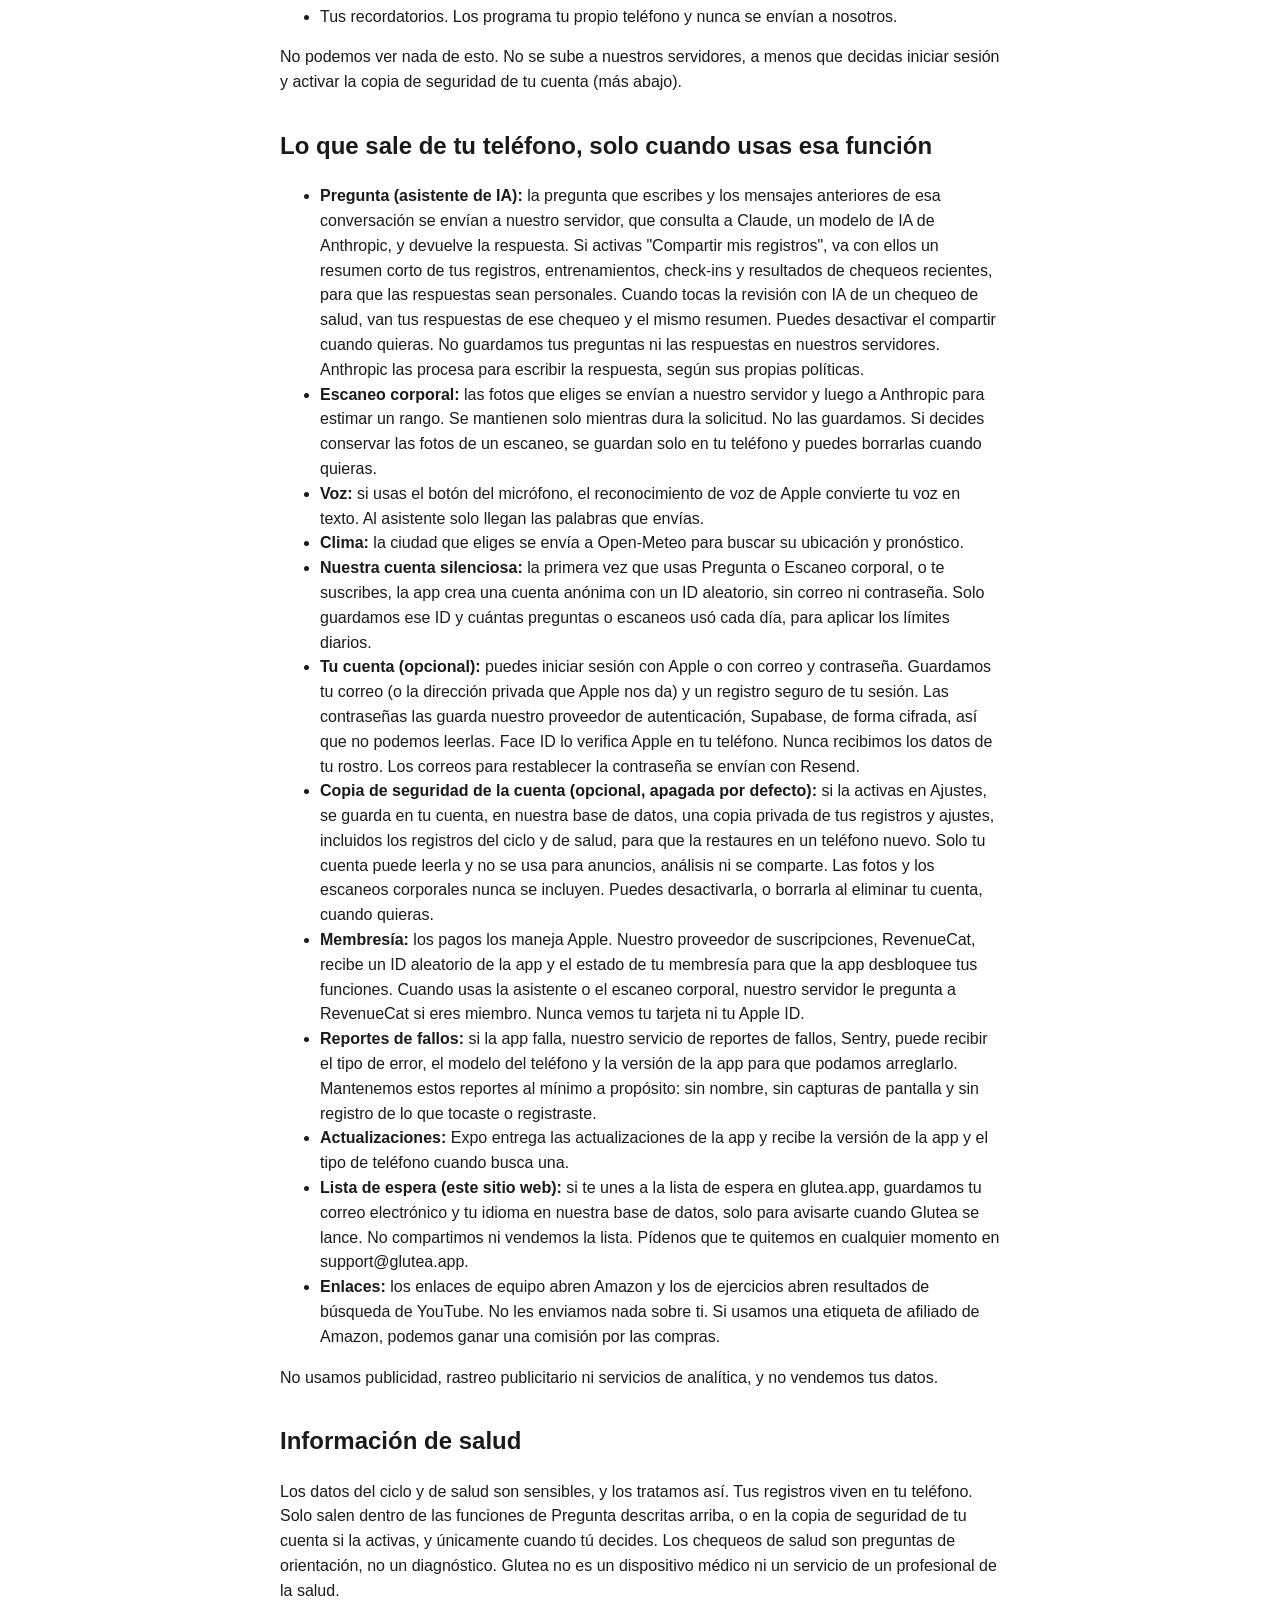
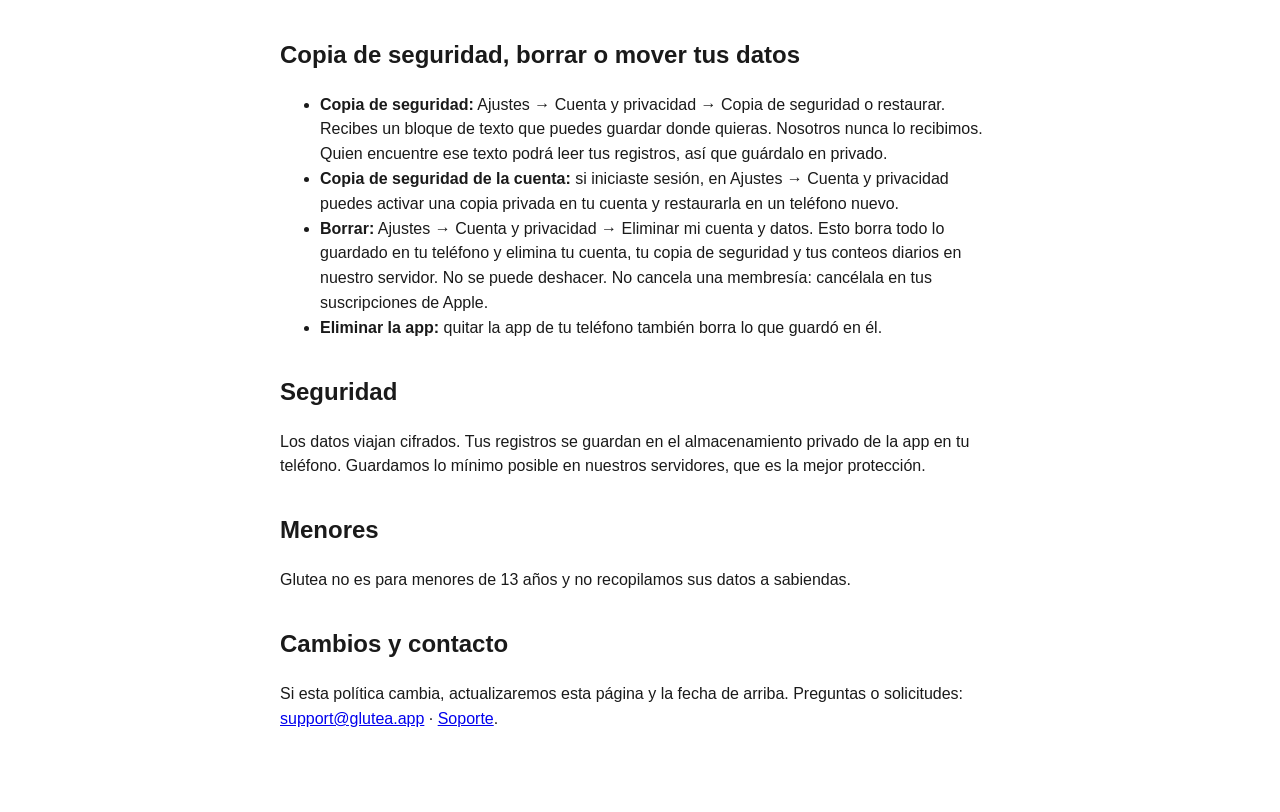
==== commit c60fae34: "Privacy: accounts are optional wording" ====
--- a/privacy/index.html
+++ b/privacy/index.html
@@ -19,7 +19,7 @@
 <h1>Glutea: Privacy Policy</h1>
 <p class="muted">Last updated: November 11, 2026 · <a href="#es">Leer en español</a></p>
 <p>Glutea is operated by The Gold App LLC, a Virginia limited liability company ("we," "us").</p>
-<p>Glutea is a glute training and cycle tracking app. This page explains what the app saves, what leaves your phone, who receives it, and how to delete it. In short: <strong>your logs stay on your phone</strong>, we don't ask you to create an account, and we don't sell your data.</p>
+<p>Glutea is a glute training and cycle tracking app. This page explains what the app saves, what leaves your phone, who receives it, and how to delete it. In short: <strong>your logs stay on your phone</strong>, you don't need an account to use it, and we don't sell your data.</p>
 
 <h2>What stays on your phone</h2>
 <ul>
@@ -73,7 +73,7 @@
 <h1 id="es">Glutea: Política de privacidad</h1>
 <p class="muted">Última actualización: 11 de noviembre de 2026</p>
 <p>Glutea es operada por The Gold App LLC, una sociedad de responsabilidad limitada de Virginia ("nosotros").</p>
-<p>Glutea es una app de entrenamiento de glúteos y seguimiento del ciclo. Esta página explica qué guarda la app, qué sale de tu teléfono, quién lo recibe y cómo borrarlo. En resumen: <strong>tus registros se quedan en tu teléfono</strong>, no te pedimos crear una cuenta y no vendemos tus datos.</p>
+<p>Glutea es una app de entrenamiento de glúteos y seguimiento del ciclo. Esta página explica qué guarda la app, qué sale de tu teléfono, quién lo recibe y cómo borrarlo. En resumen: <strong>tus registros se quedan en tu teléfono</strong>, no necesitas una cuenta para usarla y no vendemos tus datos.</p>
 
 <h2>Lo que se queda en tu teléfono</h2>
 <ul>
